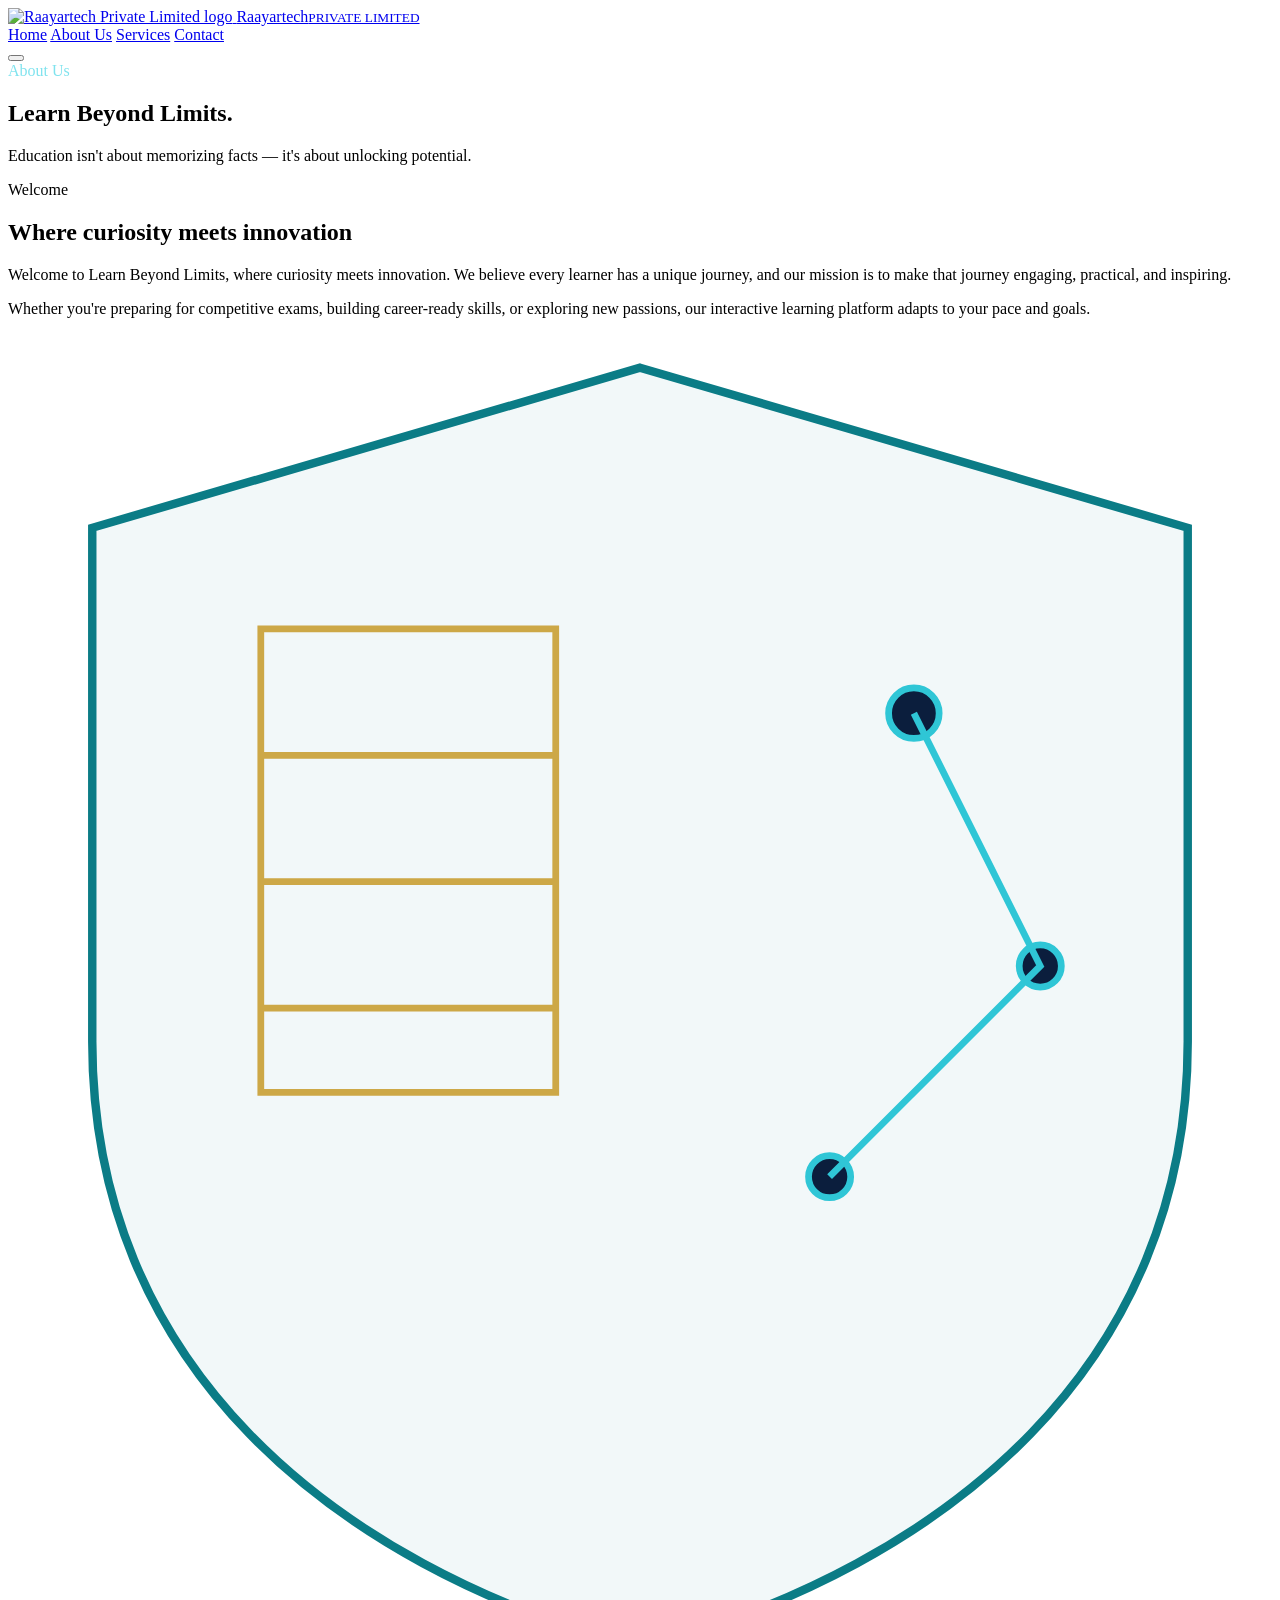
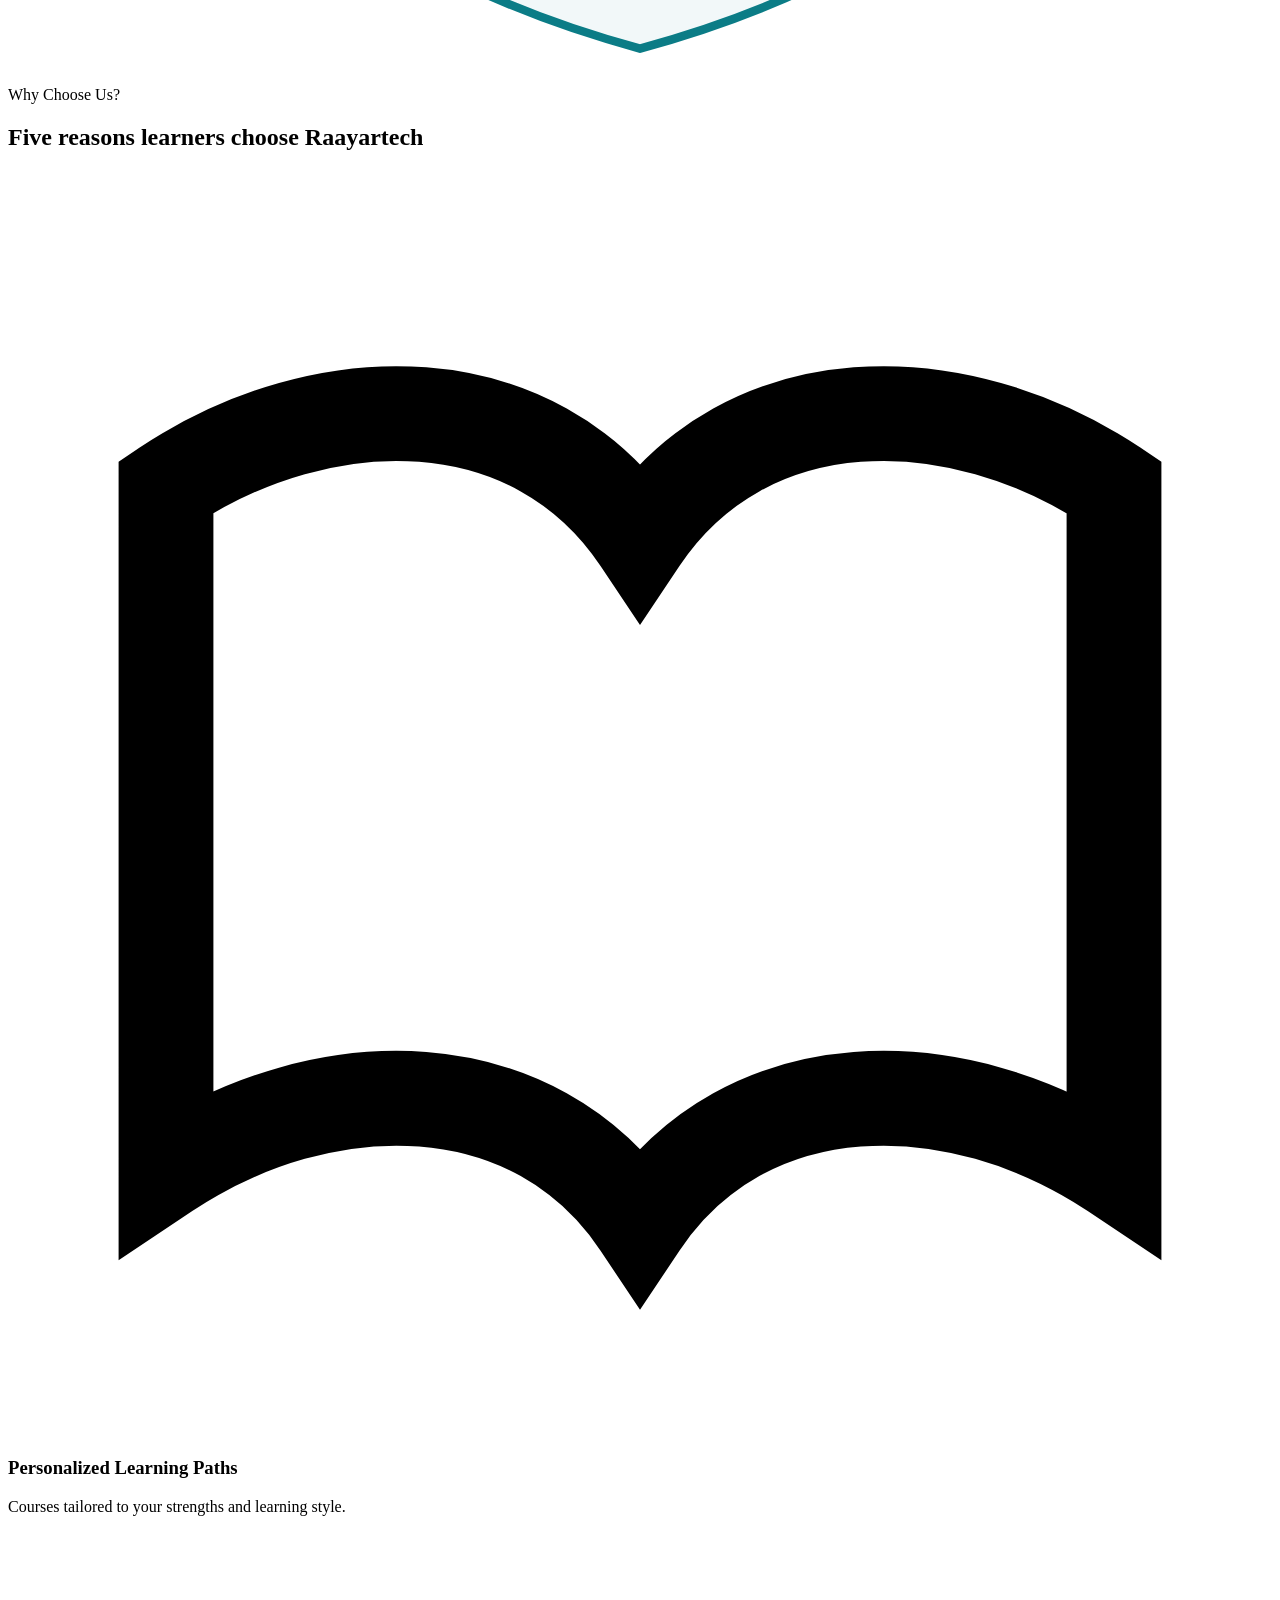
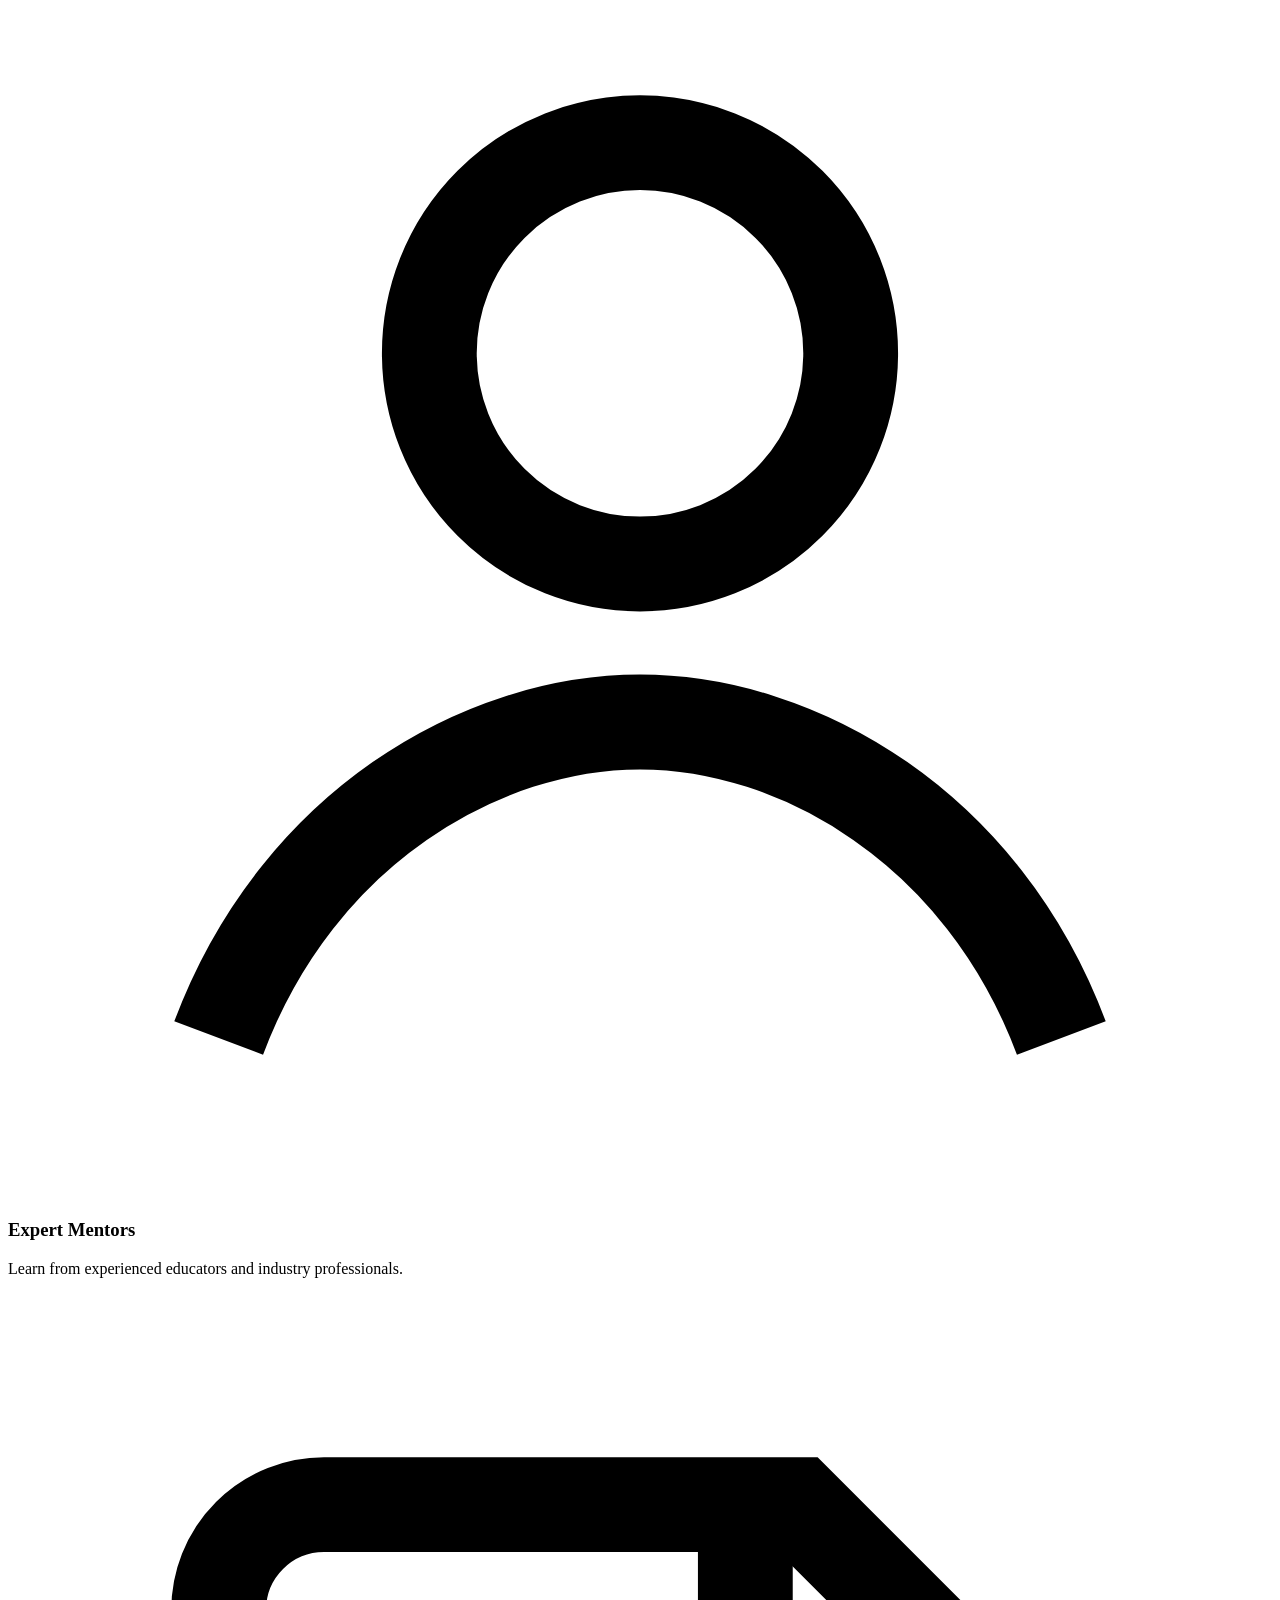
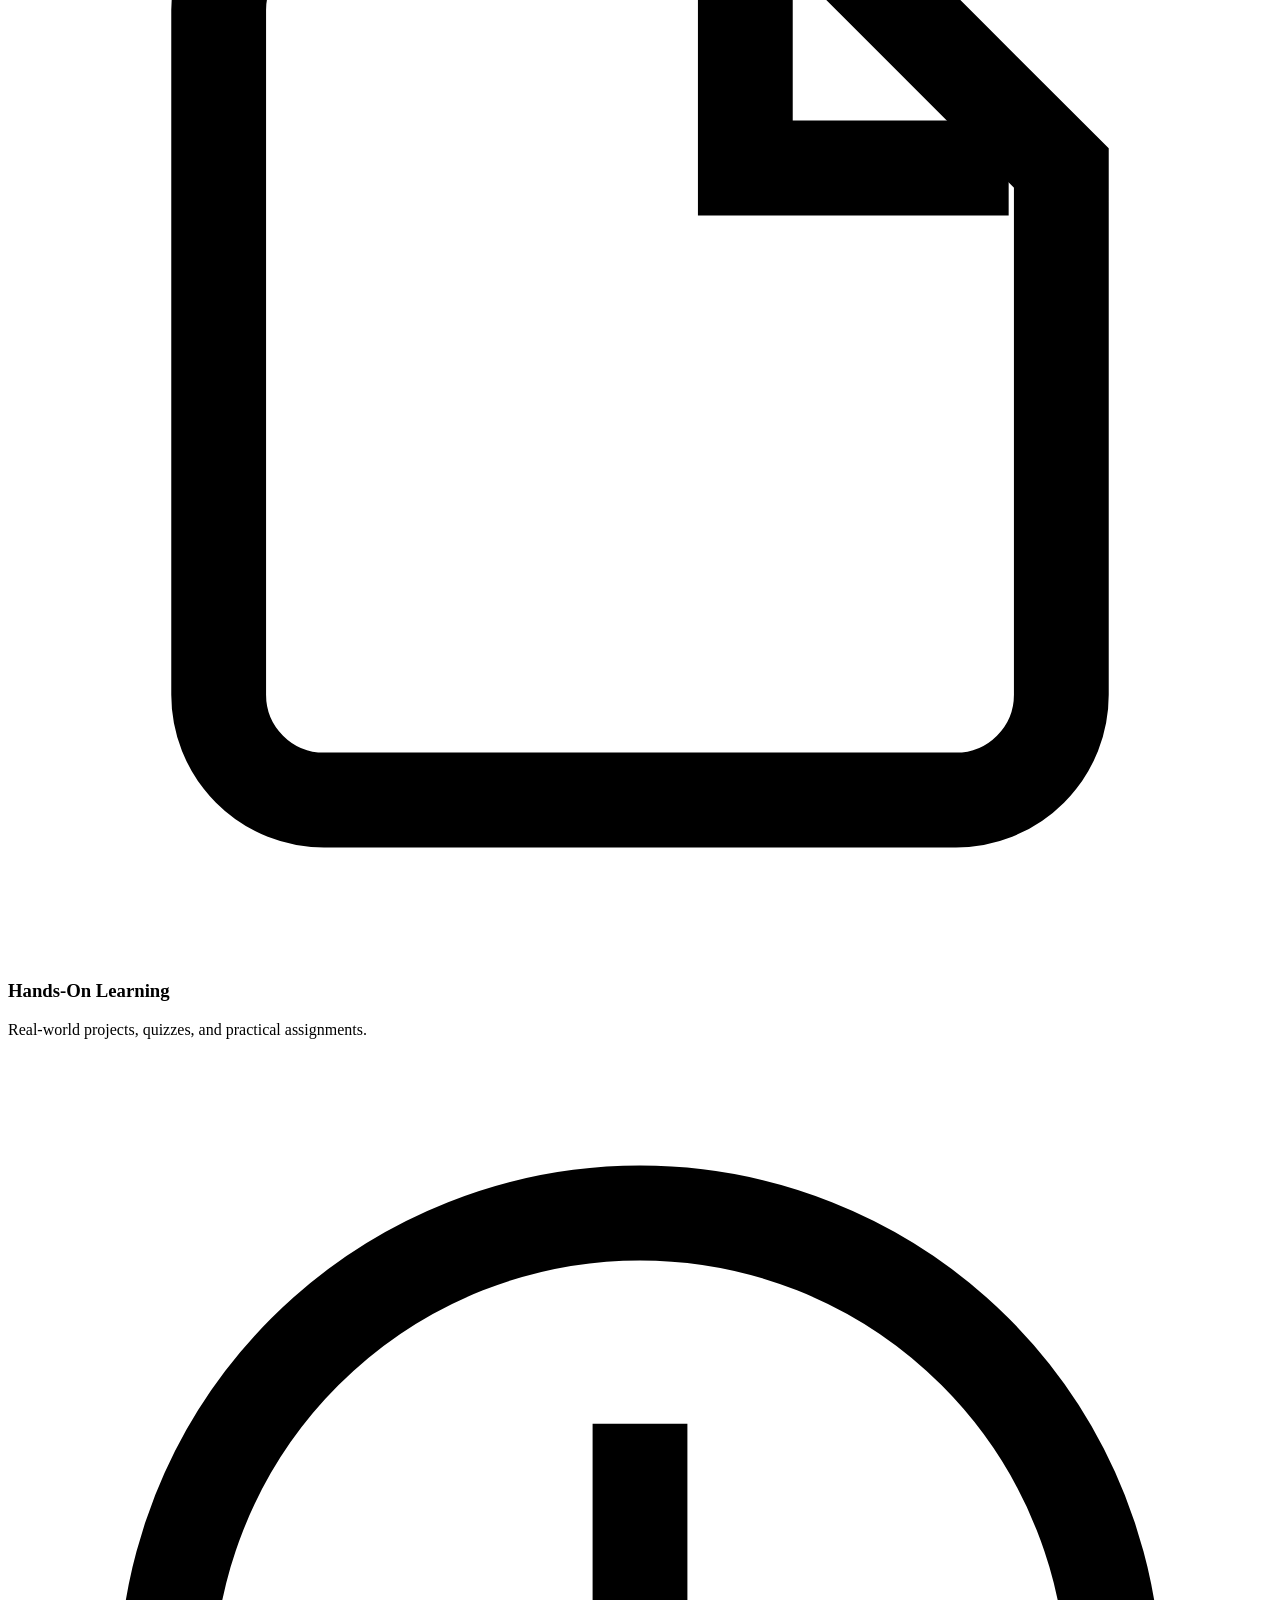
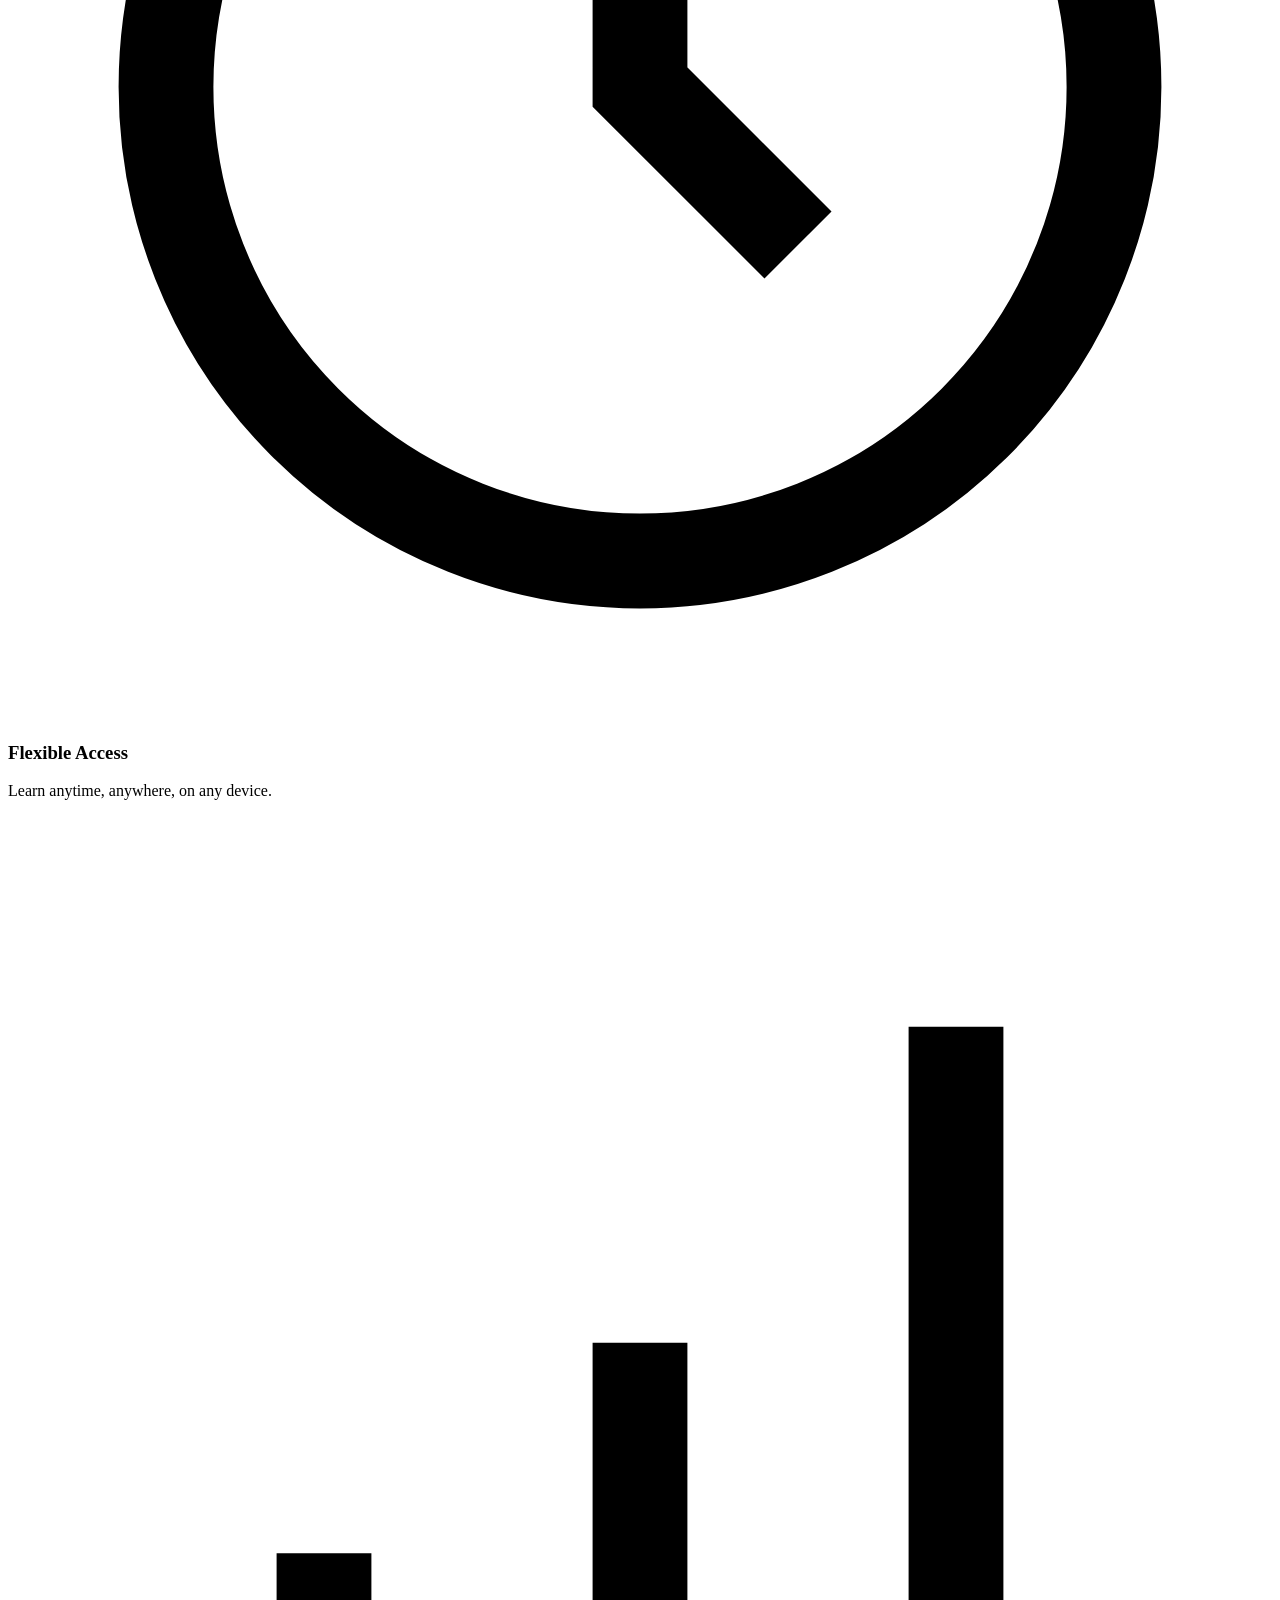
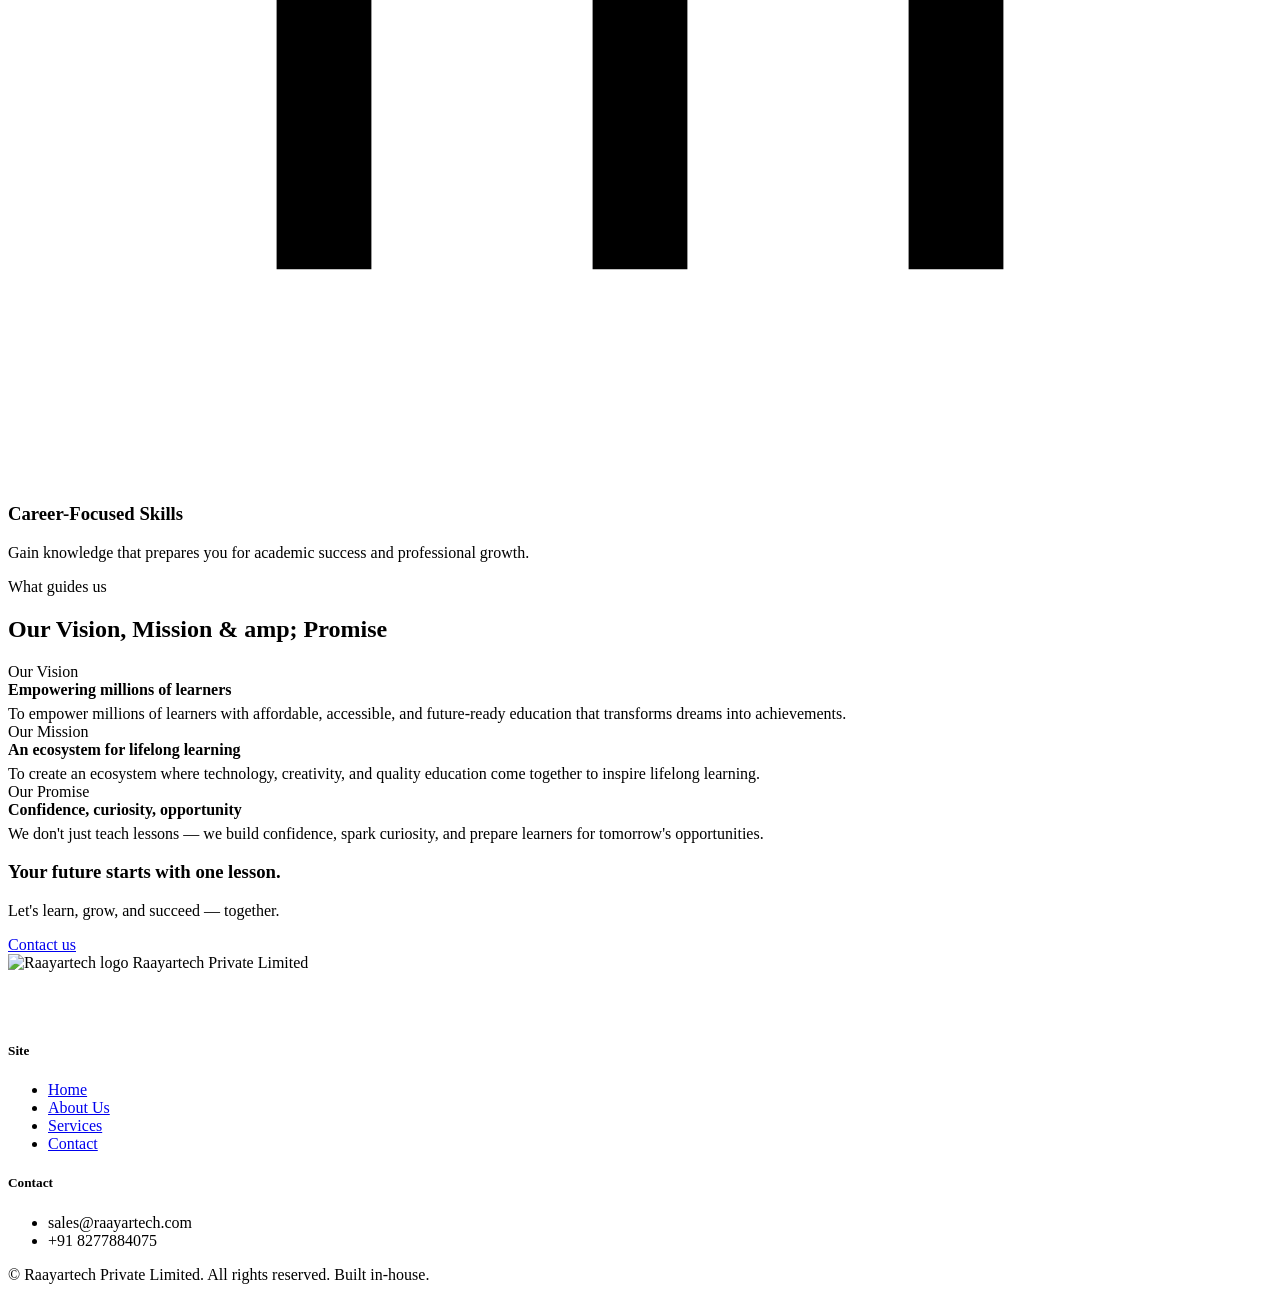
==== about.html @ d836183d "Add files via upload" ====
<!DOCTYPE html>
<html lang="en">
<head>
<meta charset="UTF-8">
<meta name="viewport" content="width=device-width, initial-scale=1.0">
<title>About Us | Raayartech Private Limited</title>
<meta name="description" content="Raayartech Private Limited — Learn Beyond Limits. A newly founded edtech company building hands-on, personalized technology programs from the ground up.">
<link rel="icon" href="img/logo.jpg">
<link rel="preconnect" href="https://fonts.googleapis.com">
<link href="https://fonts.googleapis.com/css2?family=Sora:wght@500;600;700&family=Inter:wght@400;500;600&family=IBM+Plex+Mono:wght@500&display=swap" rel="stylesheet">
<link rel="stylesheet" href="css/style.css">
</head>
<body>

<header class="site-header">
  <div class="container nav">
    <a href="index.html" class="brand">
      <img src="img/logo.jpg" alt="Raayartech Private Limited logo">
      <span class="brand-name">Raayartech<small>PRIVATE LIMITED</small></span>
    </a>
    <nav class="nav-links" id="nav-links">
      <a href="index.html">Home</a>
      <a href="about.html" class="active">About Us</a>
      <a href="services.html">Services</a>
      <a href="contact.html">Contact</a>
    </nav>
    <button class="nav-toggle" aria-label="Toggle menu" aria-expanded="false">
      <span></span><span></span><span></span>
    </button>
  </div>
</header>

<section class="page-hero">
  <div class="container">
    <span class="eyebrow" style="color:#7fe3ee;">About Us</span>
    <h1>Learn Beyond Limits.</h1>
    <p>Education isn't about memorizing facts — it's about unlocking potential.</p>
  </div>
</section>

<section>
  <div class="container">
    <div class="grid grid-2" style="align-items:center;">
      <div>
        <span class="eyebrow">Welcome</span>
        <h2>Where curiosity meets innovation</h2>
        <p>Welcome to Learn Beyond Limits, where curiosity meets innovation. We believe every learner has a unique journey, and our mission is to make that journey engaging, practical, and inspiring.</p>
        <p>Whether you're preparing for competitive exams, building career-ready skills, or exploring new passions, our interactive learning platform adapts to your pace and goals.</p>
      </div>
      <div class="shield-mark" aria-hidden="true">
        <svg viewBox="0 0 300 320" fill="none" xmlns="http://www.w3.org/2000/svg">
          <path d="M150 8 L280 46 L280 168 C280 244 224 292 150 312 C76 292 20 244 20 168 L20 46 Z" stroke="#0b7c86" stroke-width="2" fill="rgba(11,124,134,0.05)"/>
          <g stroke="#c9a034" stroke-width="1.6" opacity="0.9">
            <path d="M60 70 H130 V180 H60 Z" fill="none"/>
            <path d="M60 100 H130 M60 130 H130 M60 160 H130"/>
          </g>
          <g stroke="#2fc6d6" stroke-width="1.6">
            <circle cx="215" cy="90" r="6" fill="#0b1e3d"/>
            <circle cx="245" cy="150" r="5" fill="#0b1e3d"/>
            <circle cx="195" cy="200" r="5" fill="#0b1e3d"/>
            <path d="M215 90 L245 150 L195 200"/>
          </g>
        </svg>
      </div>
    </div>
  </div>
</section>

<section class="alt-bg">
  <div class="container">
    <div class="section-head">
      <span class="eyebrow">Why Choose Us?</span>
      <h2>Five reasons learners choose Raayartech</h2>
    </div>
    <div class="grid grid-3">
      <div class="card">
        <div class="badge">
          <svg viewBox="0 0 24 24" fill="none" stroke="currentColor" stroke-width="1.8"><path d="M12 20c-2-3-6-3-9-1V6c3-2 7-2 9 1 2-3 6-3 9-1v13c-3-2-7-2-9 1Z"/></svg>
        </div>
        <h3>Personalized Learning Paths</h3>
        <p>Courses tailored to your strengths and learning style.</p>
      </div>
      <div class="card">
        <div class="badge">
          <svg viewBox="0 0 24 24" fill="none" stroke="currentColor" stroke-width="1.8"><circle cx="12" cy="8" r="4"/><path d="M4 21c1.5-4 5-6 8-6s6.5 2 8 6"/></svg>
        </div>
        <h3>Expert Mentors</h3>
        <p>Learn from experienced educators and industry professionals.</p>
      </div>
      <div class="card">
        <div class="badge">
          <svg viewBox="0 0 24 24" fill="none" stroke="currentColor" stroke-width="1.8"><path d="M4 19V6a2 2 0 0 1 2-2h9l5 5v10a2 2 0 0 1-2 2H6a2 2 0 0 1-2-2Z"/><path d="M14 4v5h5"/></svg>
        </div>
        <h3>Hands-On Learning</h3>
        <p>Real-world projects, quizzes, and practical assignments.</p>
      </div>
      <div class="card">
        <div class="badge">
          <svg viewBox="0 0 24 24" fill="none" stroke="currentColor" stroke-width="1.8"><circle cx="12" cy="12" r="9"/><path d="M12 7v5l3 3"/></svg>
        </div>
        <h3>Flexible Access</h3>
        <p>Learn anytime, anywhere, on any device.</p>
      </div>
      <div class="card">
        <div class="badge">
          <svg viewBox="0 0 24 24" fill="none" stroke="currentColor" stroke-width="1.8"><path d="M12 20V10M18 20V4M6 20v-6"/></svg>
        </div>
        <h3>Career-Focused Skills</h3>
        <p>Gain knowledge that prepares you for academic success and professional growth.</p>
      </div>
    </div>
  </div>
</section>

<section>
  <div class="container">
    <div class="section-head">
      <span class="eyebrow">What guides us</span>
      <h2>Our Vision, Mission & amp; Promise</h2>
    </div>
    <div class="rowlist">
      <div>
        <span class="tag">Our Vision</span>
        <div>
          <h4 style="margin:0 0 6px;">Empowering millions of learners</h4>
          <p style="margin:0;">To empower millions of learners with affordable, accessible, and future-ready education that transforms dreams into achievements.</p>
        </div>
      </div>
      <div>
        <span class="tag">Our Mission</span>
        <div>
          <h4 style="margin:0 0 6px;">An ecosystem for lifelong learning</h4>
          <p style="margin:0;">To create an ecosystem where technology, creativity, and quality education come together to inspire lifelong learning.</p>
        </div>
      </div>
      <div>
        <span class="tag">Our Promise</span>
        <div>
          <h4 style="margin:0 0 6px;">Confidence, curiosity, opportunity</h4>
          <p style="margin:0;">We don't just teach lessons — we build confidence, spark curiosity, and prepare learners for tomorrow's opportunities.</p>
        </div>
      </div>
    </div>
  </div>
</section>

<section style="padding-top:0;">
  <div class="container">
    <div class="cta-band">
      <div>
        <h3>Your future starts with one lesson.</h3>
        <p>Let's learn, grow, and succeed — together.</p>
      </div>
      <a href="contact.html" class="btn btn-gold">Contact us</a>
    </div>
  </div>
</section>

<footer class="site-footer">
  <div class="container">
    <div class="footer-grid">
      <div>
        <div class="footer-brand">
          <img src="logo.png" alt="Raayartech logo">
          <span>Raayartech Private Limited</span>
        </div>
        <p style="max-width:34ch; color:rgba(255,255,255,.6); font-size:.92rem;">Hands-on technology education, built one honest program at a time.</p>
      </div>
      <div>
        <h5>Site</h5>
        <ul>
          <li><a href="index.html">Home</a></li>
          <li><a href="about.html">About Us</a></li>
          <li><a href="services.html">Services</a></li>
          <li><a href="contact.html">Contact</a></li>
        </ul>
      </div>
      <div>
        <h5>Contact</h5>
        <ul>
           <li>sales@raayartech.com</li>
          <li>+91 8277884075</li>
        </ul>
      </div>
    </div>
    <div class="footer-bottom">
      <span>© <span id="year"></span> Raayartech Private Limited. All rights reserved.</span>
      <span>Built in-house.</span>
    </div>
  </div>
</footer>

<script src="js/script.js"></script>
</body>
</html>
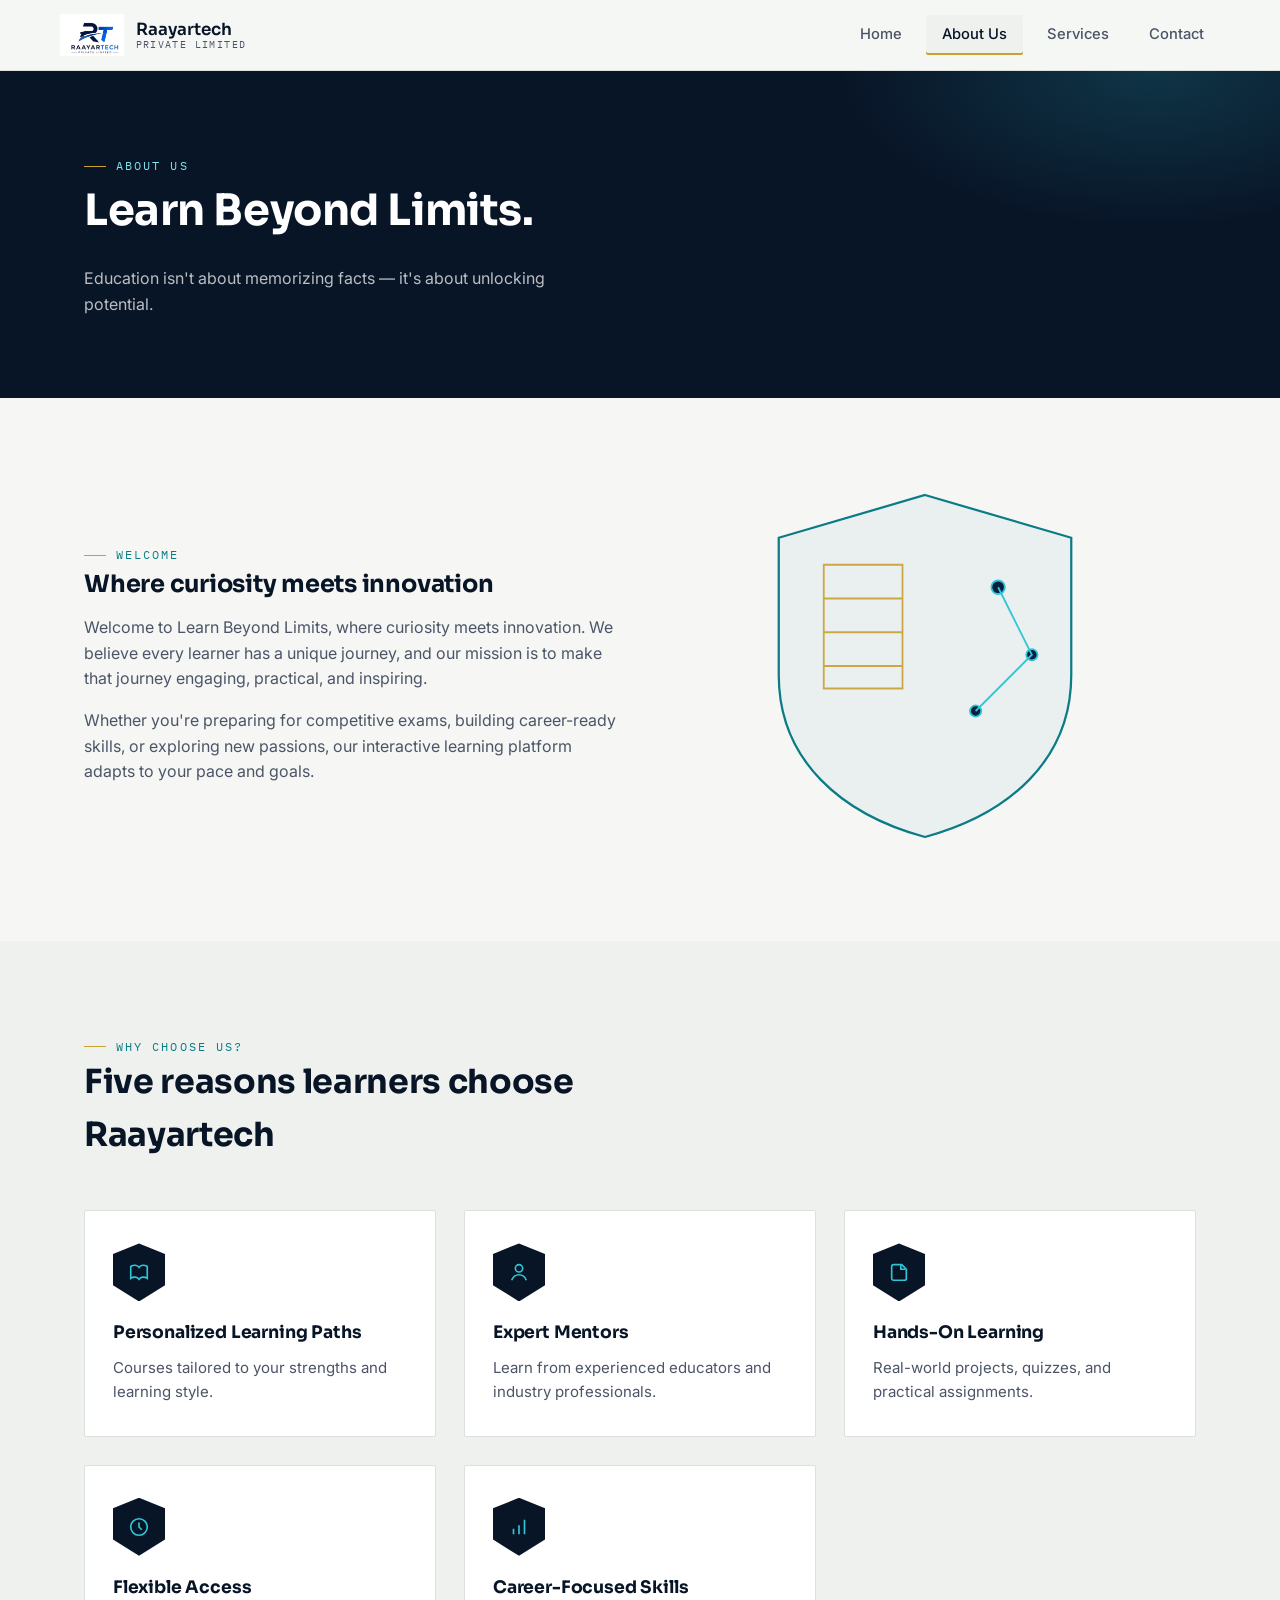
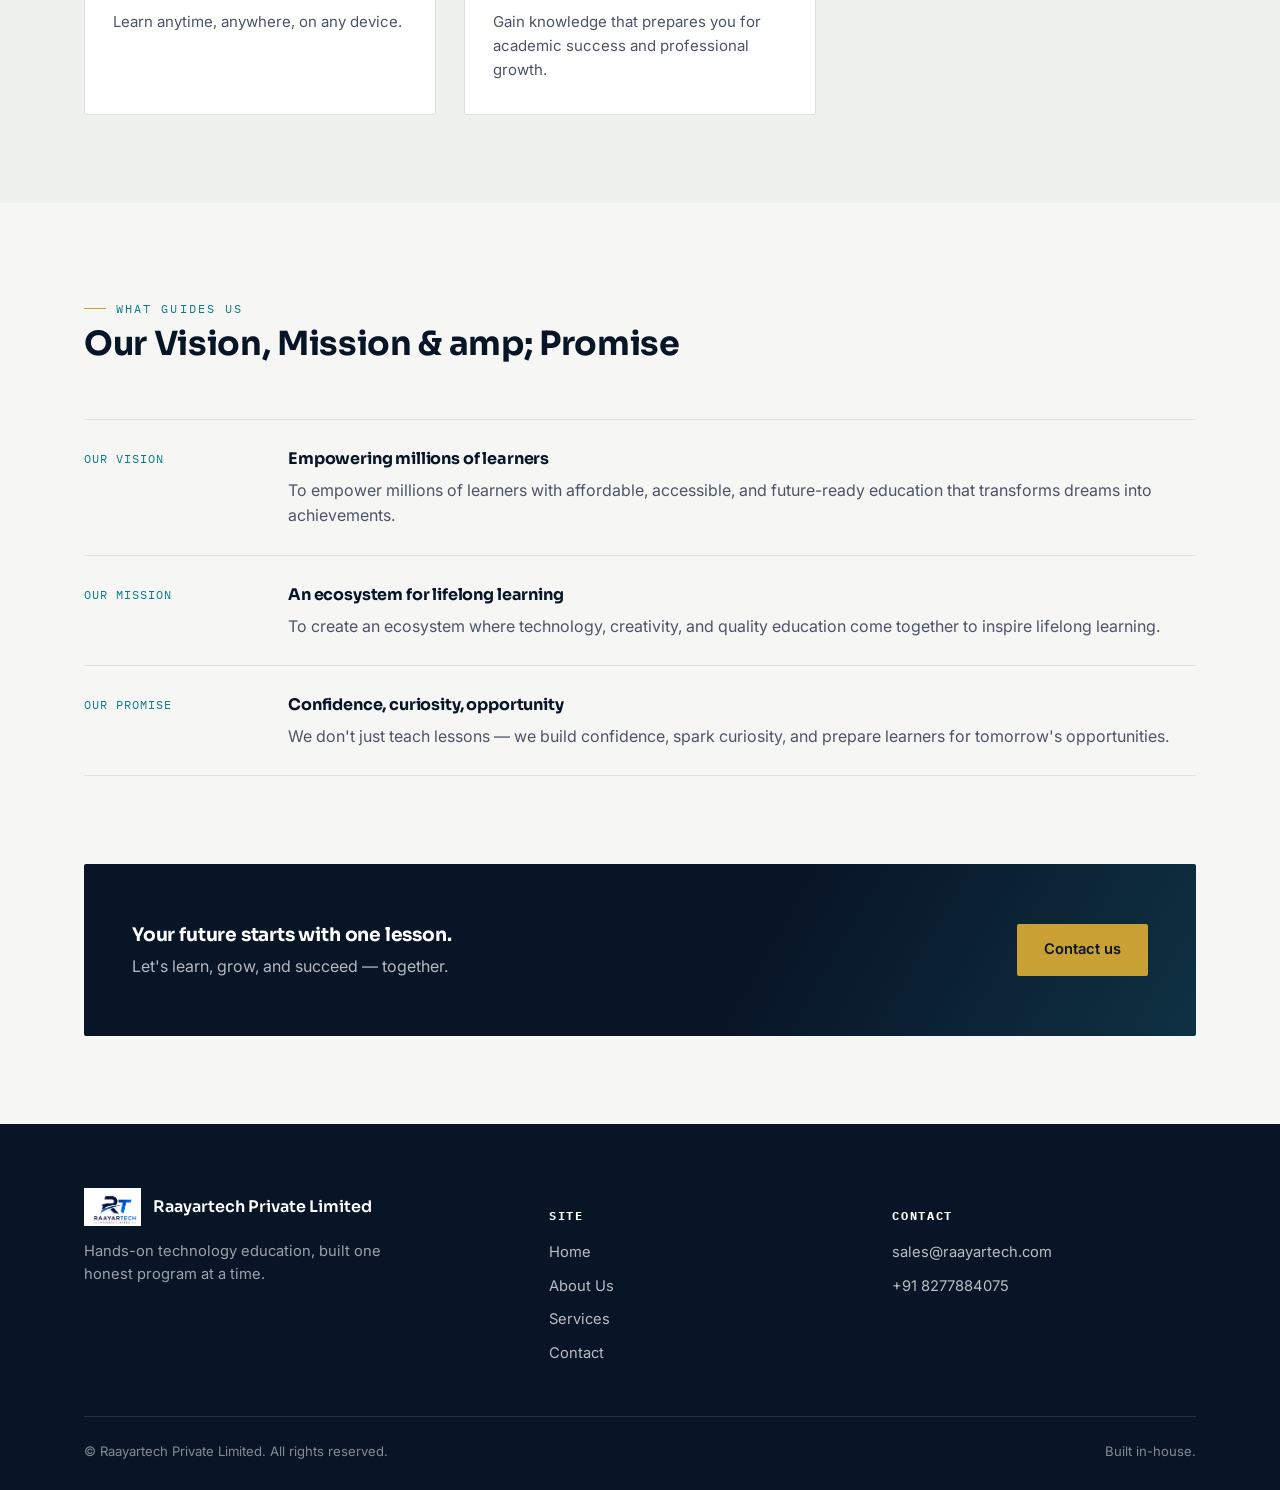
==== commit 9e08b73a: "Update about.html" ====
--- a/about.html
+++ b/about.html
@@ -5,17 +5,17 @@
 <meta name="viewport" content="width=device-width, initial-scale=1.0">
 <title>About Us | Raayartech Private Limited</title>
 <meta name="description" content="Raayartech Private Limited — Learn Beyond Limits. A newly founded edtech company building hands-on, personalized technology programs from the ground up.">
-<link rel="icon" href="img/logo.jpg">
+<link rel="icon" href="logo.jpg">
 <link rel="preconnect" href="https://fonts.googleapis.com">
 <link href="https://fonts.googleapis.com/css2?family=Sora:wght@500;600;700&family=Inter:wght@400;500;600&family=IBM+Plex+Mono:wght@500&display=swap" rel="stylesheet">
-<link rel="stylesheet" href="css/style.css">
+<link rel="stylesheet" href="style.css">
 </head>
 <body>
 
 <header class="site-header">
   <div class="container nav">
     <a href="index.html" class="brand">
-      <img src="img/logo.jpg" alt="Raayartech Private Limited logo">
+      <img src="logo.jpg" alt="Raayartech Private Limited logo">
       <span class="brand-name">Raayartech<small>PRIVATE LIMITED</small></span>
     </a>
     <nav class="nav-links" id="nav-links">
@@ -161,7 +161,7 @@
     <div class="footer-grid">
       <div>
         <div class="footer-brand">
-          <img src="logo.png" alt="Raayartech logo">
+          <img src="logo.jpg" alt="Raayartech logo">
           <span>Raayartech Private Limited</span>
         </div>
         <p style="max-width:34ch; color:rgba(255,255,255,.6); font-size:.92rem;">Hands-on technology education, built one honest program at a time.</p>
@@ -192,4 +192,4 @@
 
 <script src="js/script.js"></script>
 </body>
-</html>+</html>
--- a/style.css
+++ b/style.css
@@ -0,0 +1,502 @@
+/* ============================================================
+   RAAYARTECH PRIVATE LIMITED — Design tokens
+   Palette drawn from the company mark: deep navy shield, a
+   teal-to-cyan circuit gradient, and a gold ledger-page edge.
+   ============================================================ */
+:root{
+  --navy-900:#081527;
+  --navy-800:#0c1e39;
+  --navy-700:#122a4f;
+  --teal-600:#0b7c86;
+  --cyan-400:#2fc6d6;
+  --gold-500:#c9a034;
+  --gold-300:#e6c877;
+  --paper:#f6f7f5;
+  --paper-2:#eef1ee;
+  --ink-900:#0d1420;
+  --ink-600:#4b5566;
+  --line:#dde1de;
+  --radius:2px;
+
+  --font-display:"Sora", "Segoe UI", sans-serif;
+  --font-body:"Inter", "Segoe UI", sans-serif;
+  --font-mono:"IBM Plex Mono", "Courier New", monospace;
+}
+
+*,*::before,*::after{box-sizing:border-box;}
+html{scroll-behavior:smooth;}
+body{
+  margin:0;
+  font-family:var(--font-body);
+  color:var(--ink-900);
+  background:var(--paper);
+  line-height:1.6;
+  -webkit-font-smoothing:antialiased;
+}
+img{max-width:100%;display:block;}
+a{color:inherit;text-decoration:none;}
+ul{margin:0;padding:0;list-style:none;}
+h1,h2,h3,h4{
+  font-family:var(--font-display);
+  margin:0 0 .5em;
+  letter-spacing:-0.01em;
+  color:var(--navy-900);
+}
+p{margin:0 0 1em;color:var(--ink-600);}
+.container{
+  width:100%;
+  max-width:1160px;
+  margin:0 auto;
+  padding:0 24px;
+}
+.eyebrow{
+  font-family:var(--font-mono);
+  font-size:.72rem;
+  letter-spacing:.18em;
+  text-transform:uppercase;
+  color:var(--teal-600);
+  display:inline-flex;
+  align-items:center;
+  gap:10px;
+}
+.eyebrow::before{
+  content:"";
+  width:22px;height:1px;
+  background:var(--gold-500);
+  display:inline-block;
+}
+:focus-visible{
+  outline:2px solid var(--cyan-400);
+  outline-offset:3px;
+}
+@media (prefers-reduced-motion: reduce){
+  *{animation-duration:0.001ms !important; animation-iteration-count:1 !important; transition-duration:0.001ms !important; scroll-behavior:auto !important;}
+}
+
+/* ---------------- Header ---------------- */
+.site-header{
+  position:sticky; top:0; z-index:100;
+  background:rgba(246,247,245,0.9);
+  backdrop-filter:blur(10px);
+  border-bottom:1px solid var(--line);
+}
+.nav{
+  display:flex;
+  align-items:center;
+  justify-content:space-between;
+  padding:14px 0;
+}
+.brand{
+  display:flex;
+  align-items:center;
+  gap:12px;
+  font-family:var(--font-display);
+  font-weight:600;
+  font-size:1.05rem;
+  color:var(--navy-900);
+}
+.brand img{height:42px;width:auto;}
+.brand-name{display:flex; flex-direction:column; line-height:1.15;}
+.brand-name small{
+  font-family:var(--font-mono);
+  font-size:.62rem;
+  letter-spacing:.14em;
+  color:var(--ink-600);
+  font-weight:400;
+}
+.nav-links{
+  display:flex;
+  gap:8px;
+}
+.nav-links a{
+  padding:8px 16px;
+  font-size:.92rem;
+  font-weight:500;
+  color:var(--ink-600);
+  border-radius:var(--radius);
+  transition:color .2s ease, background .2s ease;
+}
+.nav-links a:hover{color:var(--navy-900); background:var(--paper-2);}
+.nav-links a.active{
+  color:var(--navy-900);
+  background:var(--paper-2);
+  box-shadow:inset 0 -2px 0 var(--gold-500);
+}
+.nav-toggle{
+  display:none;
+  background:none;
+  border:1px solid var(--line);
+  border-radius:var(--radius);
+  width:40px;height:40px;
+  cursor:pointer;
+}
+.nav-toggle span{
+  display:block; width:18px; height:2px; background:var(--navy-900);
+  margin:4px auto; transition:transform .2s ease, opacity .2s ease;
+}
+
+/* ---------------- Buttons ---------------- */
+.btn{
+  display:inline-flex;
+  align-items:center;
+  gap:10px;
+  padding:13px 26px;
+  font-weight:600;
+  font-size:.92rem;
+  border-radius:var(--radius);
+  border:1px solid transparent;
+  cursor:pointer;
+  transition:transform .18s ease, box-shadow .18s ease, background .18s ease;
+}
+.btn-primary{
+  background:var(--navy-900);
+  color:#fff;
+}
+.btn-primary:hover{background:var(--navy-700); transform:translateY(-1px);}
+.btn-ghost{
+  background:transparent;
+  border-color:var(--navy-900);
+  color:var(--navy-900);
+}
+.btn-ghost:hover{background:var(--navy-900); color:#fff;}
+.btn-gold{
+  background:var(--gold-500);
+  color:var(--navy-900);
+}
+.btn-gold:hover{background:var(--gold-300);}
+
+/* ---------------- Hero ---------------- */
+.hero{
+  position:relative;
+  background:var(--navy-900);
+  color:#fff;
+  overflow:hidden;
+  padding:120px 0 100px;
+}
+.hero::after{
+  content:"";
+  position:absolute; inset:0;
+  background:
+    radial-gradient(600px 300px at 85% 15%, rgba(47,198,214,.20), transparent 60%),
+    radial-gradient(500px 260px at 100% 100%, rgba(201,160,52,.14), transparent 60%);
+  pointer-events:none;
+}
+.hero .container{position:relative; z-index:2;}
+.hero-grid{
+  display:grid;
+  grid-template-columns:1.1fr .9fr;
+  gap:56px;
+  align-items:center;
+}
+.hero h1{
+  color:#fff;
+  font-size:clamp(2.1rem, 4vw, 3.4rem);
+  line-height:1.08;
+  margin-bottom:.4em;
+}
+.hero h1 em{
+  font-style:normal;
+  background:linear-gradient(90deg, var(--cyan-400), var(--gold-300));
+  -webkit-background-clip:text;
+  background-clip:text;
+  color:transparent;
+}
+.hero p.lead{
+  color:rgba(255,255,255,.78);
+  font-size:1.05rem;
+  max-width:46ch;
+}
+.hero-cta{display:flex; gap:14px; margin-top:28px; flex-wrap:wrap;}
+
+/* Circuit-shield motif (signature element) */
+.shield-mark{
+  position:relative;
+  width:100%;
+  aspect-ratio:1/1;
+  max-width:360px;
+  margin:0 auto;
+}
+.shield-mark svg{width:100%; height:100%;}
+
+/* ---------------- Sections ---------------- */
+section{padding:88px 0;}
+.section-head{
+  max-width:640px;
+  margin:0 0 48px;
+}
+.section-head.center{margin-left:auto; margin-right:auto; text-align:center;}
+.section-head h2{font-size:clamp(1.6rem,2.6vw,2.2rem);}
+
+.alt-bg{background:var(--paper-2);}
+
+/* Pillars / feature grid with shield-clipped icon badges */
+.grid{
+  display:grid;
+  gap:28px;
+}
+.grid-3{grid-template-columns:repeat(3,1fr);}
+.grid-2{grid-template-columns:repeat(2,1fr);}
+
+.card{
+  background:#fff;
+  border:1px solid var(--line);
+  padding:32px 28px;
+  border-radius:var(--radius);
+  transition:transform .2s ease, box-shadow .2s ease, border-color .2s ease;
+}
+.card:hover{
+  transform:translateY(-4px);
+  box-shadow:0 18px 34px -22px rgba(8,21,39,.35);
+  border-color:var(--teal-600);
+}
+.badge{
+  width:52px; height:58px;
+  display:flex; align-items:center; justify-content:center;
+  background:var(--navy-900);
+  color:var(--cyan-400);
+  clip-path:polygon(50% 0%, 100% 18%, 100% 72%, 50% 100%, 0% 72%, 0% 18%);
+  margin-bottom:18px;
+  font-family:var(--font-mono);
+  font-weight:600;
+}
+.badge svg{width:22px; height:22px;}
+.card h3{font-size:1.08rem;}
+.card p{font-size:.94rem; margin-bottom:0;}
+
+/* Numbered process list */
+.process{
+  display:grid;
+  grid-template-columns:repeat(4,1fr);
+  gap:0;
+  counter-reset:step;
+  border-top:1px solid var(--line);
+  border-left:1px solid var(--line);
+}
+.process li{
+  counter-increment:step;
+  padding:28px 24px;
+  border-right:1px solid var(--line);
+  border-bottom:1px solid var(--line);
+  position:relative;
+}
+.process li::before{
+  content:counter(step,decimal-leading-zero);
+  font-family:var(--font-mono);
+  color:var(--gold-500);
+  font-size:.85rem;
+  display:block;
+  margin-bottom:10px;
+}
+.process li h4{font-size:1rem; margin-bottom:6px;}
+.process li p{font-size:.88rem;}
+
+/* Values / list rows */
+.rowlist{border-top:1px solid var(--line);}
+.rowlist > div{
+  display:grid;
+  grid-template-columns:180px 1fr;
+  gap:24px;
+  padding:26px 0;
+  border-bottom:1px solid var(--line);
+}
+.rowlist .tag{
+  font-family:var(--font-mono);
+  font-size:.75rem;
+  letter-spacing:.08em;
+  text-transform:uppercase;
+  color:var(--teal-600);
+  padding-top:3px;
+}
+
+/* CTA band */
+.cta-band{
+  background:var(--navy-900);
+  color:#fff;
+  border-radius:var(--radius);
+  padding:56px 48px;
+  display:flex;
+  align-items:center;
+  justify-content:space-between;
+  gap:32px;
+  flex-wrap:wrap;
+  position:relative;
+  overflow:hidden;
+}
+.cta-band::before{
+  content:"";
+  position:absolute; inset:0;
+  background:linear-gradient(120deg, transparent 60%, rgba(47,198,214,.16));
+}
+.cta-band h3{color:#fff; position:relative; z-index:1; margin-bottom:.2em;}
+.cta-band p{color:rgba(255,255,255,.7); position:relative; z-index:1; margin:0;}
+.cta-band .btn-gold{position:relative; z-index:1;}
+
+/* Founder / story note */
+.note{
+  border-left:3px solid var(--gold-500);
+  padding:4px 0 4px 22px;
+  color:var(--ink-600);
+  font-size:.94rem;
+}
+
+/* ---------------- Services table ---------------- */
+.service-detail{
+  border-top:1px solid var(--line);
+}
+.service-row{
+  display:grid;
+  grid-template-columns:280px 1fr;
+  gap:40px;
+  padding:44px 0;
+  border-bottom:1px solid var(--line);
+}
+.service-row .idx{
+  font-family:var(--font-mono);
+  color:var(--gold-500);
+  font-size:.8rem;
+}
+.service-row h3{margin-top:8px;}
+.service-row ul{margin-top:14px;}
+.service-row ul li{
+  font-size:.88rem;
+  color:var(--ink-600);
+  padding:6px 0 6px 20px;
+  position:relative;
+}
+.service-row ul li::before{
+  content:"";
+  position:absolute; left:0; top:14px;
+  width:8px; height:1px;
+  background:var(--teal-600);
+}
+
+/* ---------------- Contact ---------------- */
+.contact-grid{
+  display:grid;
+  grid-template-columns:.9fr 1.1fr;
+  gap:56px;
+  align-items:start;
+}
+.contact-detail{display:flex; gap:16px; padding:18px 0; border-bottom:1px solid var(--line);}
+.contact-detail .k{
+  font-family:var(--font-mono);
+  font-size:.72rem;
+  letter-spacing:.1em;
+  text-transform:uppercase;
+  color:var(--teal-600);
+  width:110px;
+  flex-shrink:0;
+  padding-top:3px;
+}
+.contact-detail .v{color:var(--navy-900); font-weight:500;}
+
+.form-field{margin-bottom:20px;}
+.form-field label{
+  display:block;
+  font-size:.82rem;
+  font-weight:600;
+  color:var(--navy-900);
+  margin-bottom:8px;
+}
+.form-field input,.form-field textarea,.form-field select{
+  width:100%;
+  padding:13px 14px;
+  border:1px solid var(--line);
+  background:#fff;
+  border-radius:var(--radius);
+  font-family:var(--font-body);
+  font-size:.95rem;
+  color:var(--ink-900);
+  transition:border-color .18s ease, box-shadow .18s ease;
+}
+.form-field input:focus,.form-field textarea:focus,.form-field select:focus{
+  border-color:var(--teal-600);
+  box-shadow:0 0 0 3px rgba(11,124,134,.12);
+  outline:none;
+}
+.form-row{display:grid; grid-template-columns:1fr 1fr; gap:18px;}
+.form-note{font-size:.82rem; color:var(--ink-600); margin-top:-6px;}
+
+/* ---------------- Footer ---------------- */
+.site-footer{
+  background:var(--navy-900);
+  color:rgba(255,255,255,.72);
+  padding:64px 0 28px;
+}
+.footer-grid{
+  display:grid;
+  grid-template-columns:1.4fr 1fr 1fr;
+  gap:40px;
+  padding-bottom:40px;
+  border-bottom:1px solid rgba(255,255,255,.12);
+}
+.footer-brand{display:flex; align-items:center; gap:12px; margin-bottom:14px;}
+.footer-brand img{height:38px;}
+.footer-brand span{font-family:var(--font-display); color:#fff; font-weight:600;}
+.site-footer h5{
+  color:#fff;
+  font-family:var(--font-mono);
+  font-size:.72rem;
+  letter-spacing:.14em;
+  text-transform:uppercase;
+  margin-bottom:16px;
+}
+.site-footer ul li{margin-bottom:10px; font-size:.92rem;}
+.site-footer ul li a:hover{color:var(--cyan-400);}
+.footer-bottom{
+  display:flex;
+  justify-content:space-between;
+  padding-top:24px;
+  font-size:.82rem;
+  color:rgba(255,255,255,.5);
+  flex-wrap:wrap;
+  gap:10px;
+}
+
+/* ---------------- Page hero (inner pages) ---------------- */
+.page-hero{
+  background:var(--navy-900);
+  color:#fff;
+  padding:78px 0 64px;
+  position:relative;
+  overflow:hidden;
+}
+.page-hero::after{
+  content:"";
+  position:absolute; inset:0;
+  background:radial-gradient(480px 240px at 90% 0%, rgba(47,198,214,.18), transparent 65%);
+}
+.page-hero .container{position:relative; z-index:1;}
+.page-hero h1{color:#fff; font-size:clamp(1.9rem,3.4vw,2.7rem); max-width:16ch;}
+.page-hero p{color:rgba(255,255,255,.72); max-width:52ch;}
+
+/* ---------------- Responsive ---------------- */
+@media (max-width:920px){
+  .hero-grid{grid-template-columns:1fr;}
+  .shield-mark{max-width:240px; margin-top:20px;}
+  .grid-3{grid-template-columns:1fr 1fr;}
+  .process{grid-template-columns:1fr 1fr;}
+  .footer-grid{grid-template-columns:1fr 1fr;}
+  .contact-grid{grid-template-columns:1fr;}
+  .service-row{grid-template-columns:1fr;}
+  .rowlist > div{grid-template-columns:1fr;}
+}
+@media (max-width:680px){
+  .nav-links{
+    position:absolute;
+    top:100%; left:0; right:0;
+    background:var(--paper);
+    border-bottom:1px solid var(--line);
+    flex-direction:column;
+    padding:10px 24px 18px;
+    display:none;
+  }
+  .nav-links.open{display:flex;}
+  .nav-toggle{display:block;}
+  .grid-3,.grid-2{grid-template-columns:1fr;}
+  .process{grid-template-columns:1fr;}
+  .footer-grid{grid-template-columns:1fr;}
+  .form-row{grid-template-columns:1fr;}
+  .cta-band{flex-direction:column; align-items:flex-start;}
+  section{padding:64px 0;}
+}
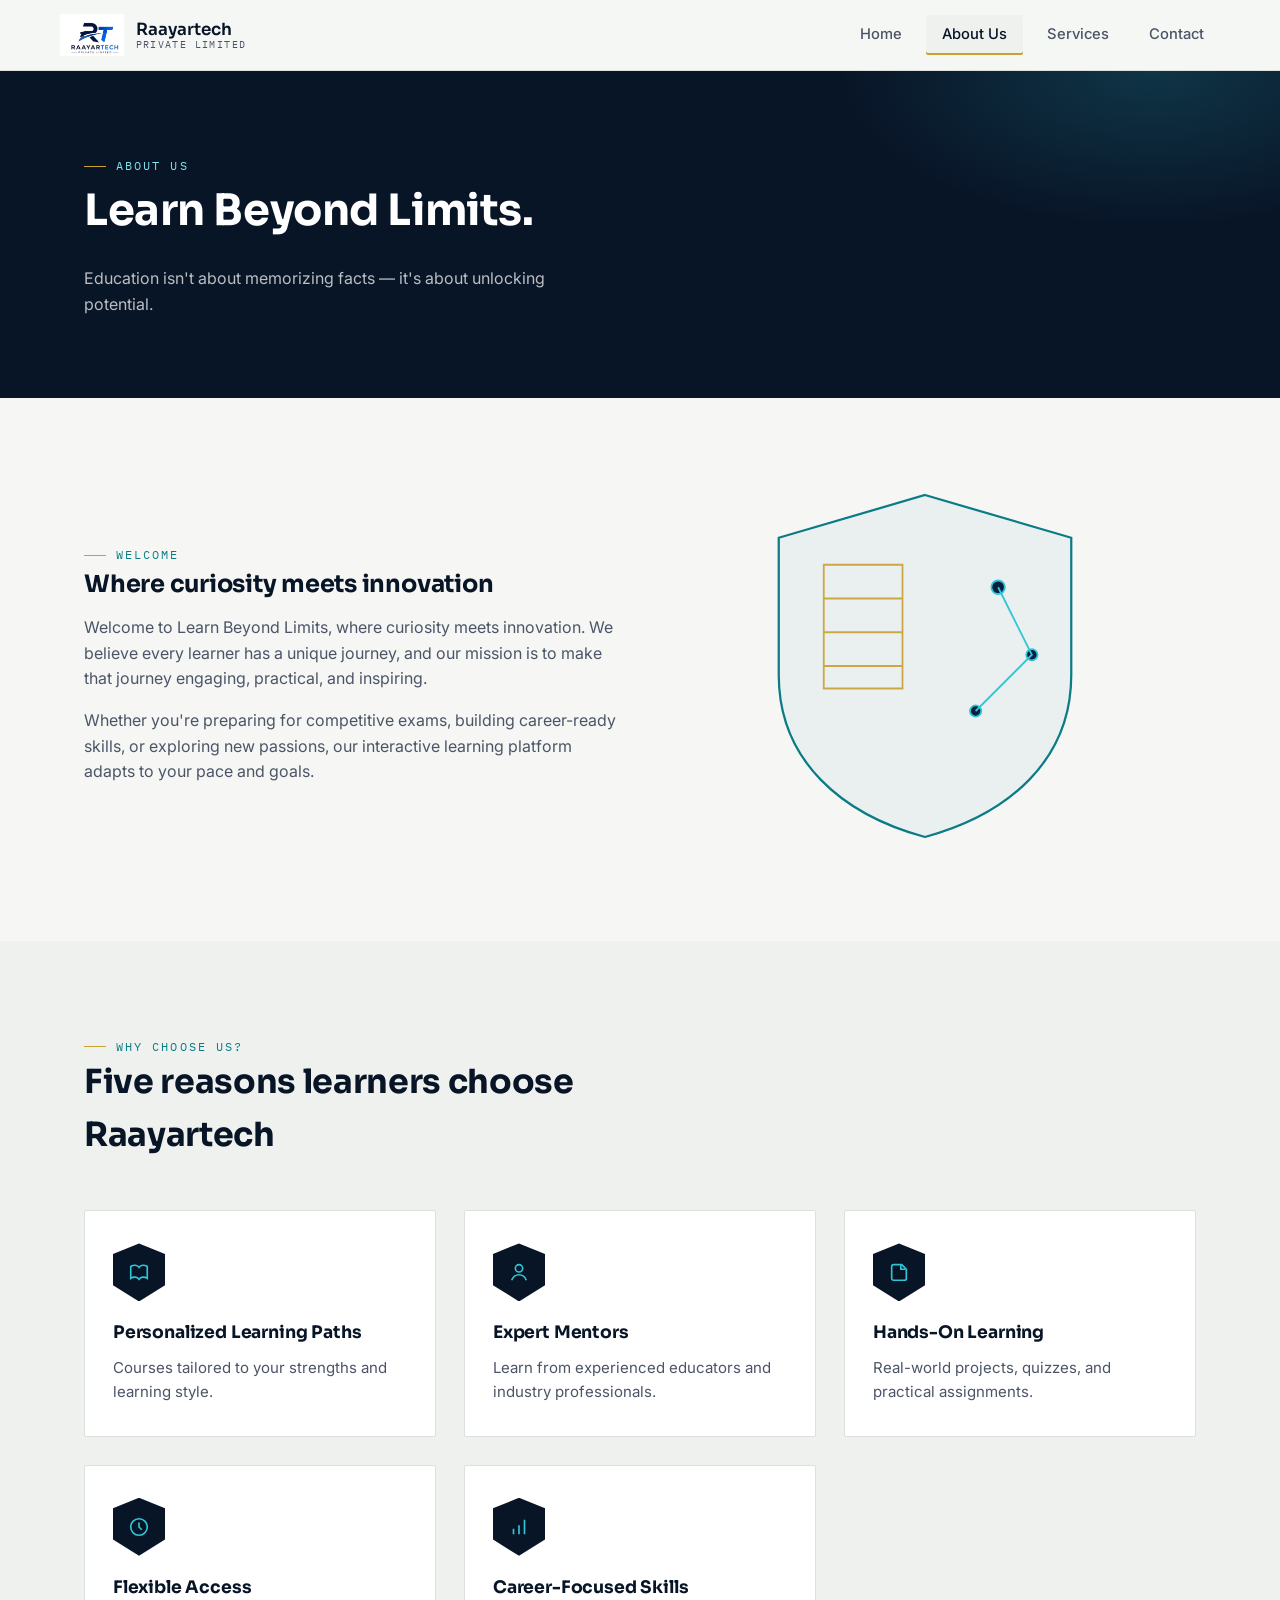
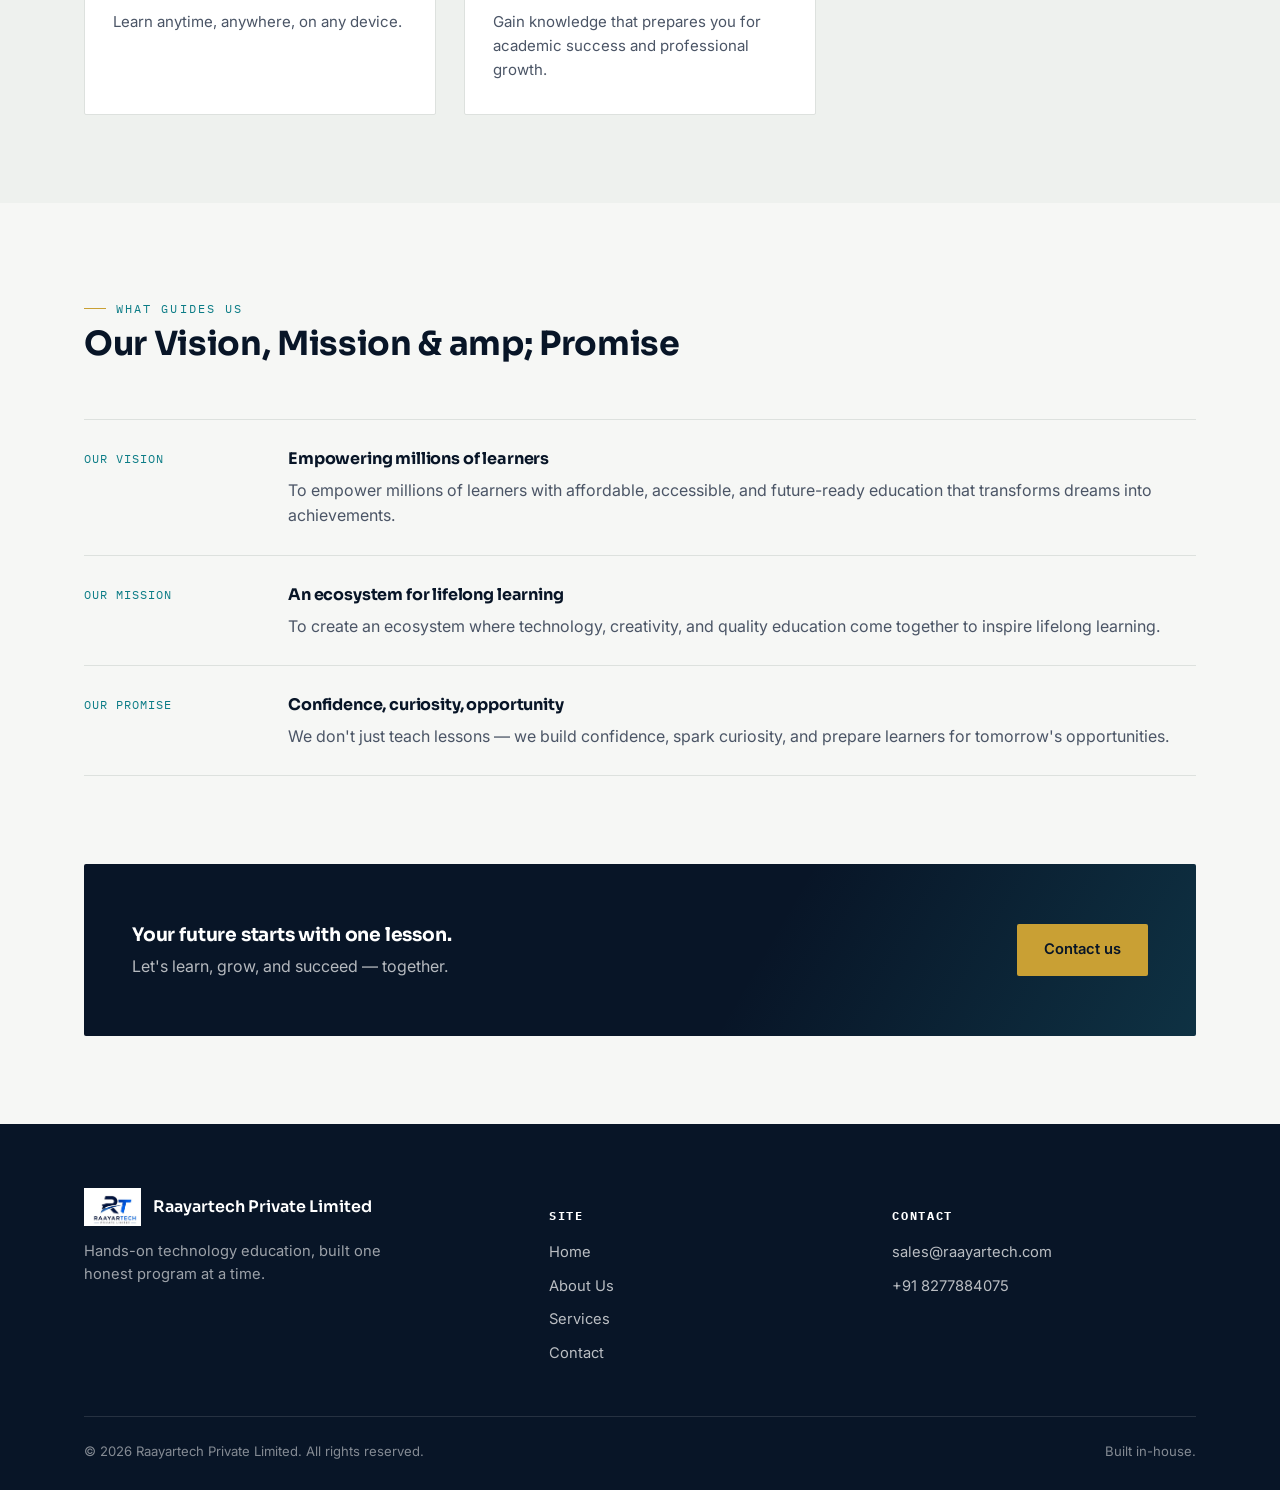
==== commit 99538726: "Fix script tag source path in about.html" ====
--- a/about.html
+++ b/about.html
@@ -190,6 +190,6 @@
   </div>
 </footer>
 
-<script src="js/script.js"></script>
+<script src="script.js"></script>
 </body>
 </html>
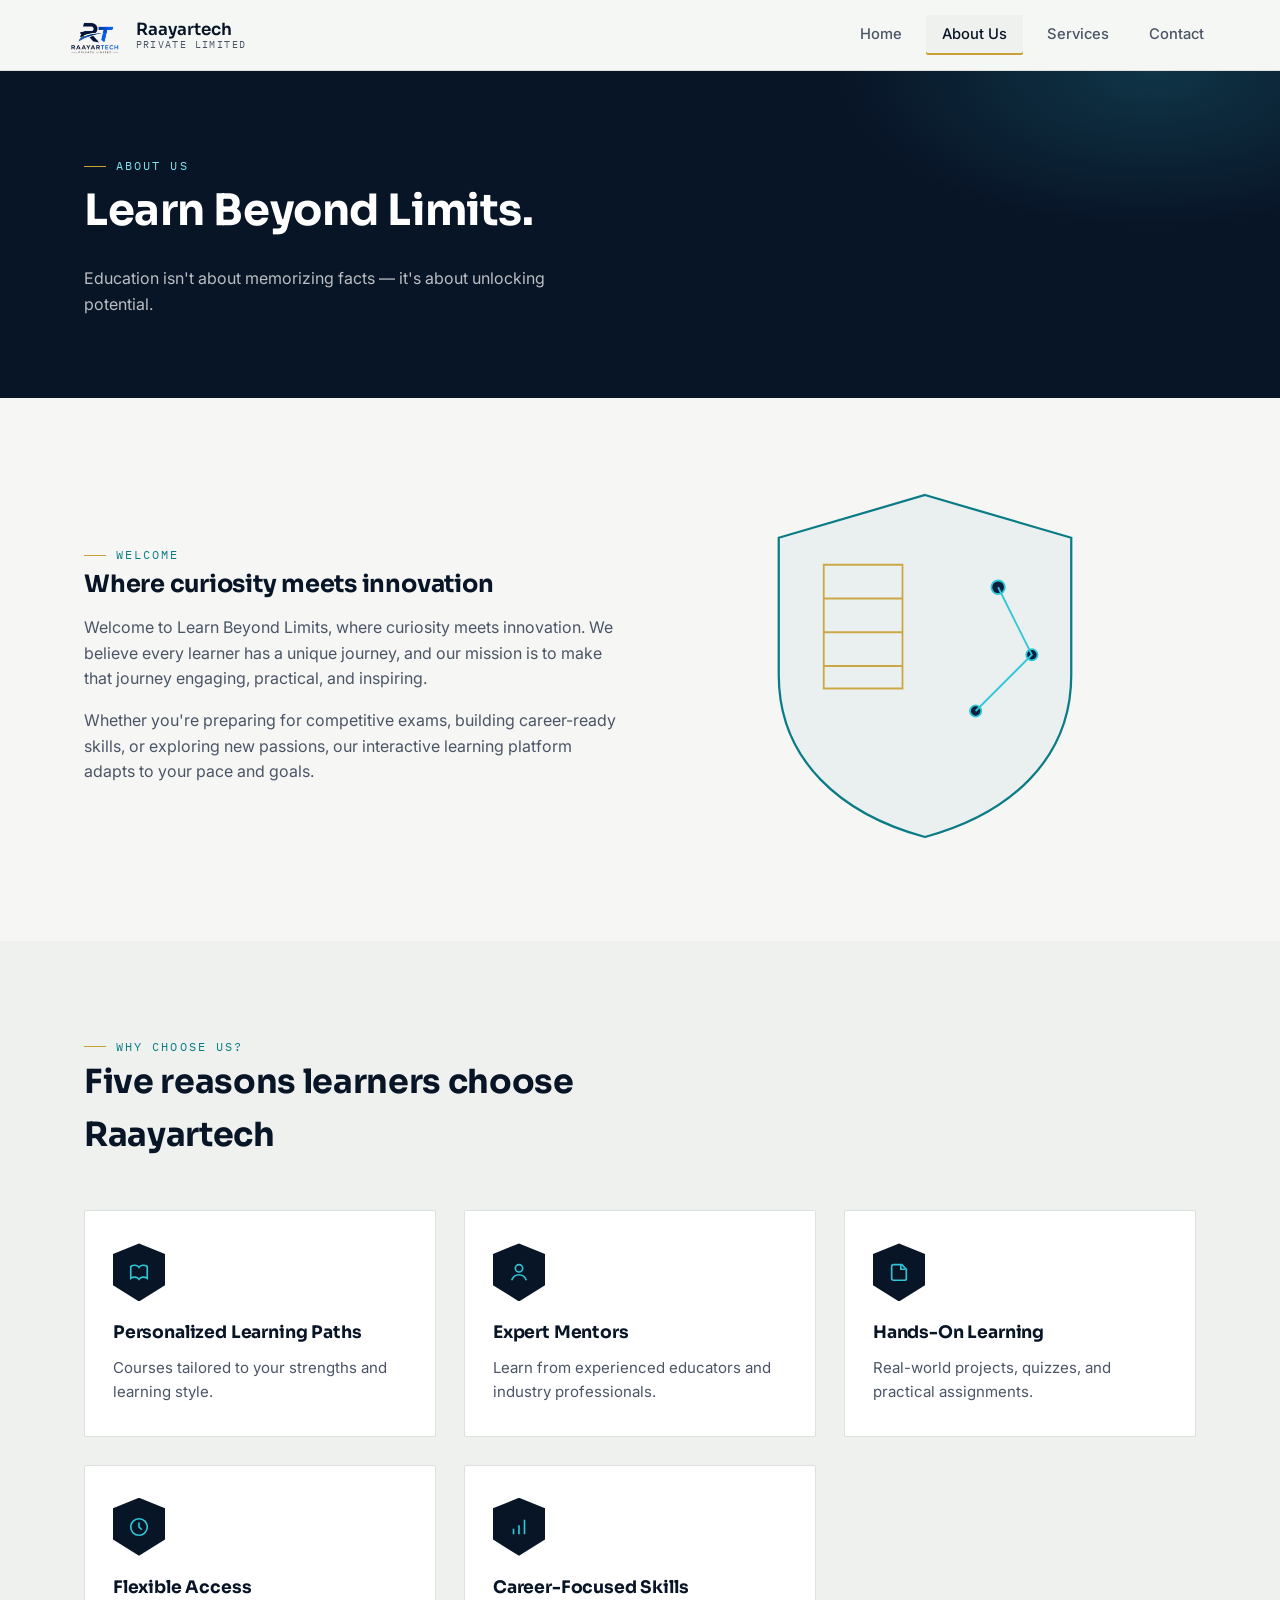
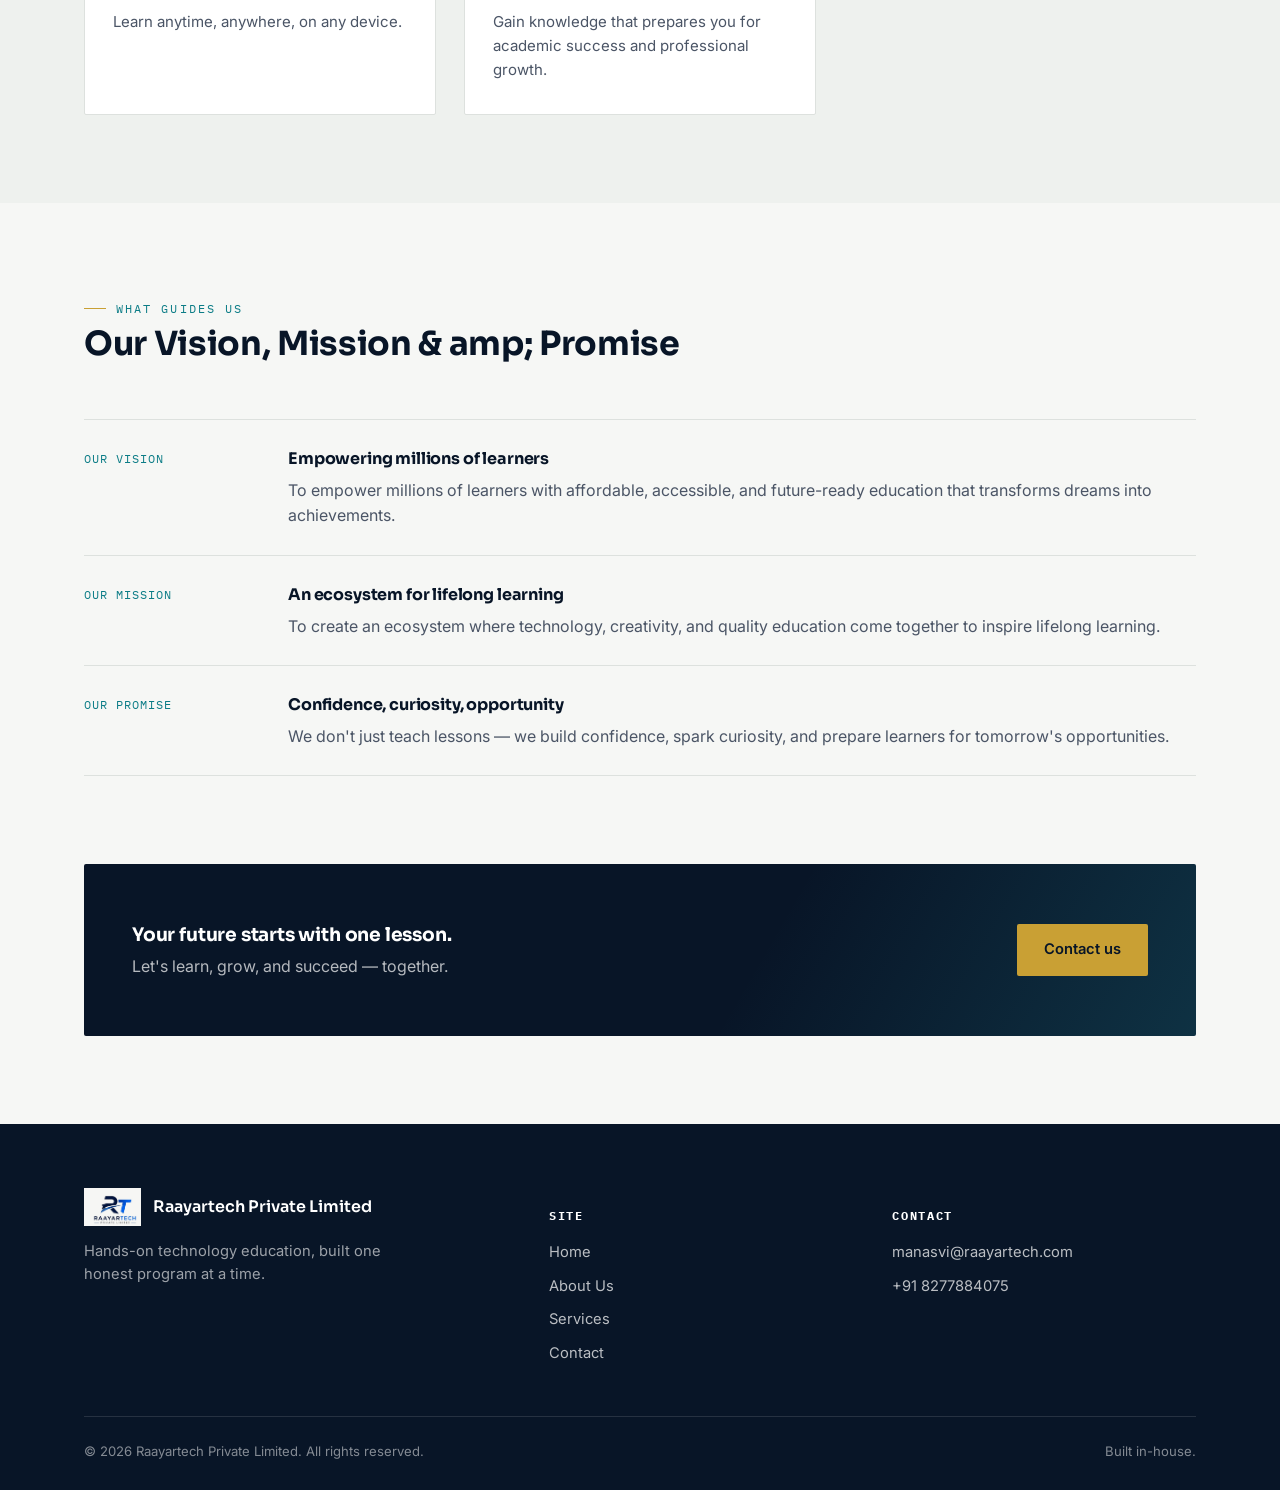
==== commit 504131b1: "Update contact email address in about.html" ====
--- a/about.html
+++ b/about.html
@@ -178,7 +178,7 @@
       <div>
         <h5>Contact</h5>
         <ul>
-           <li>sales@raayartech.com</li>
+           <li>manasvi@raayartech.com</li>
           <li>+91 8277884075</li>
         </ul>
       </div>
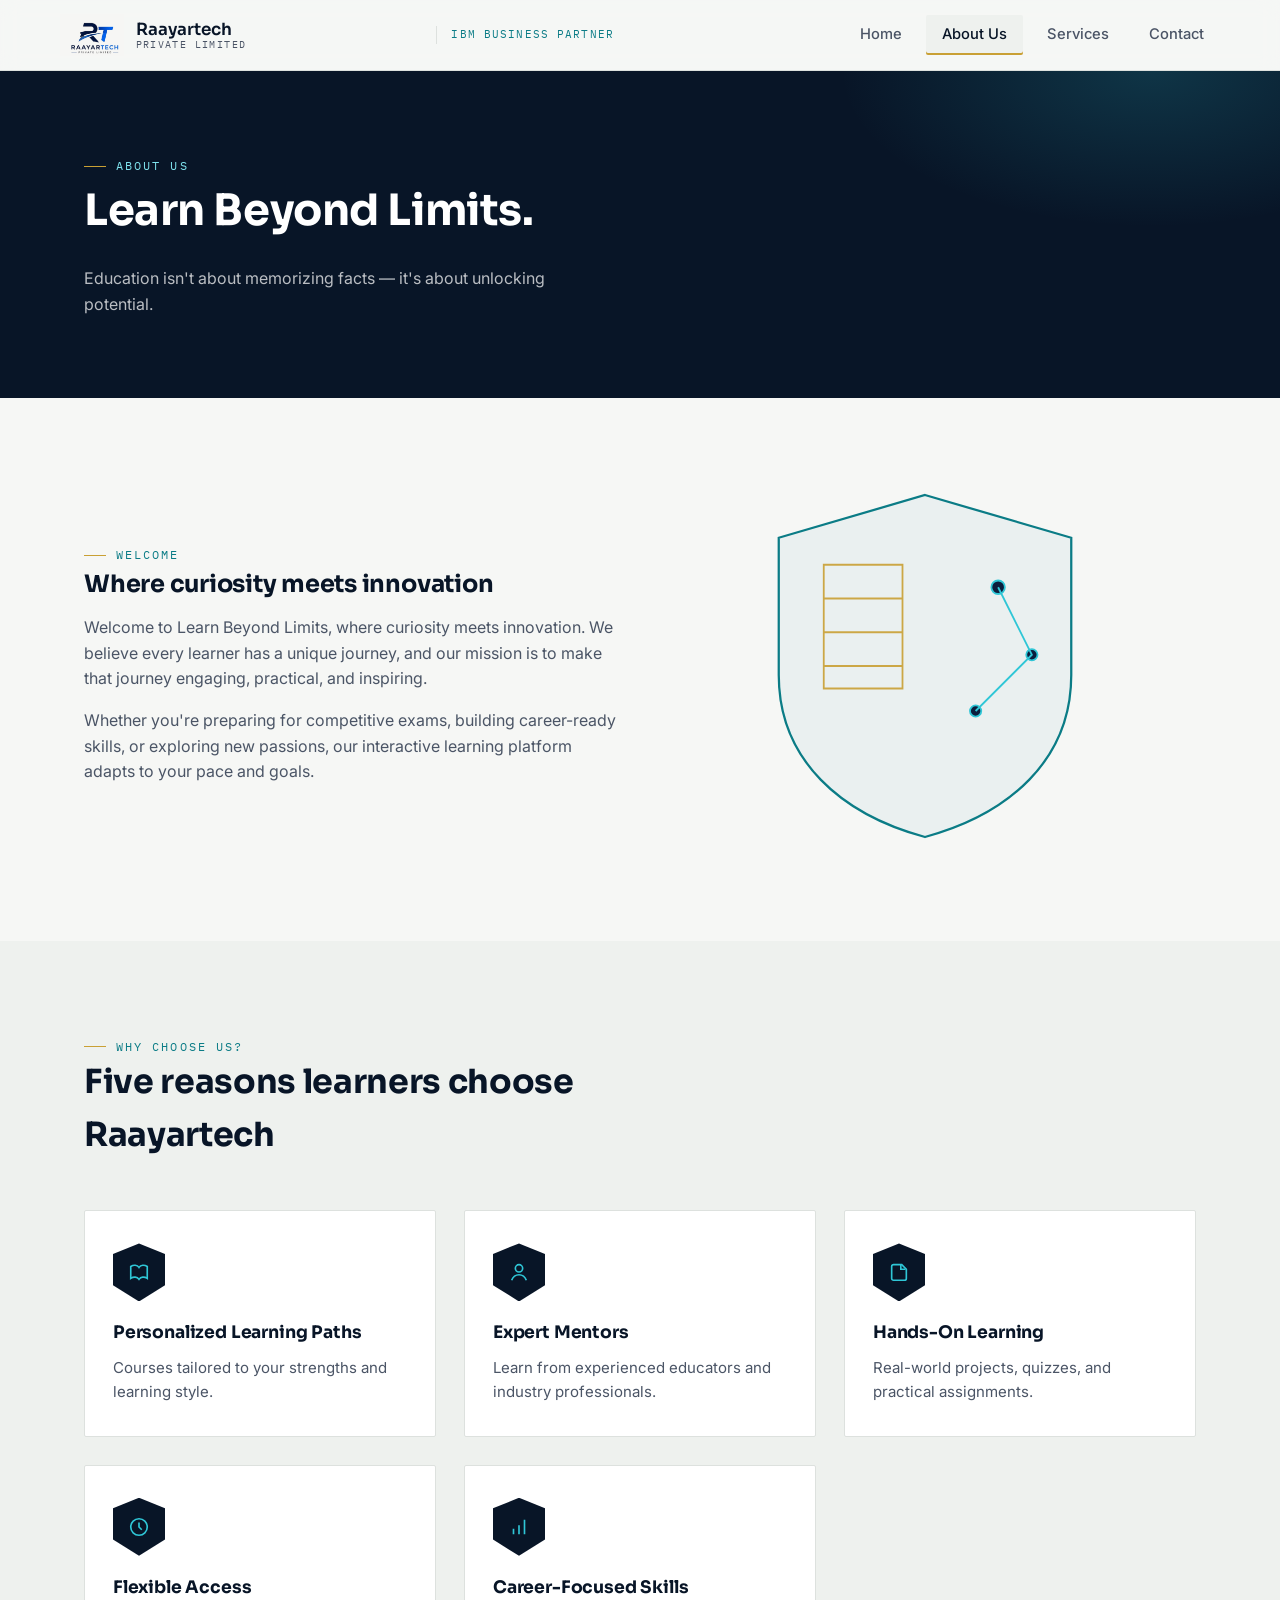
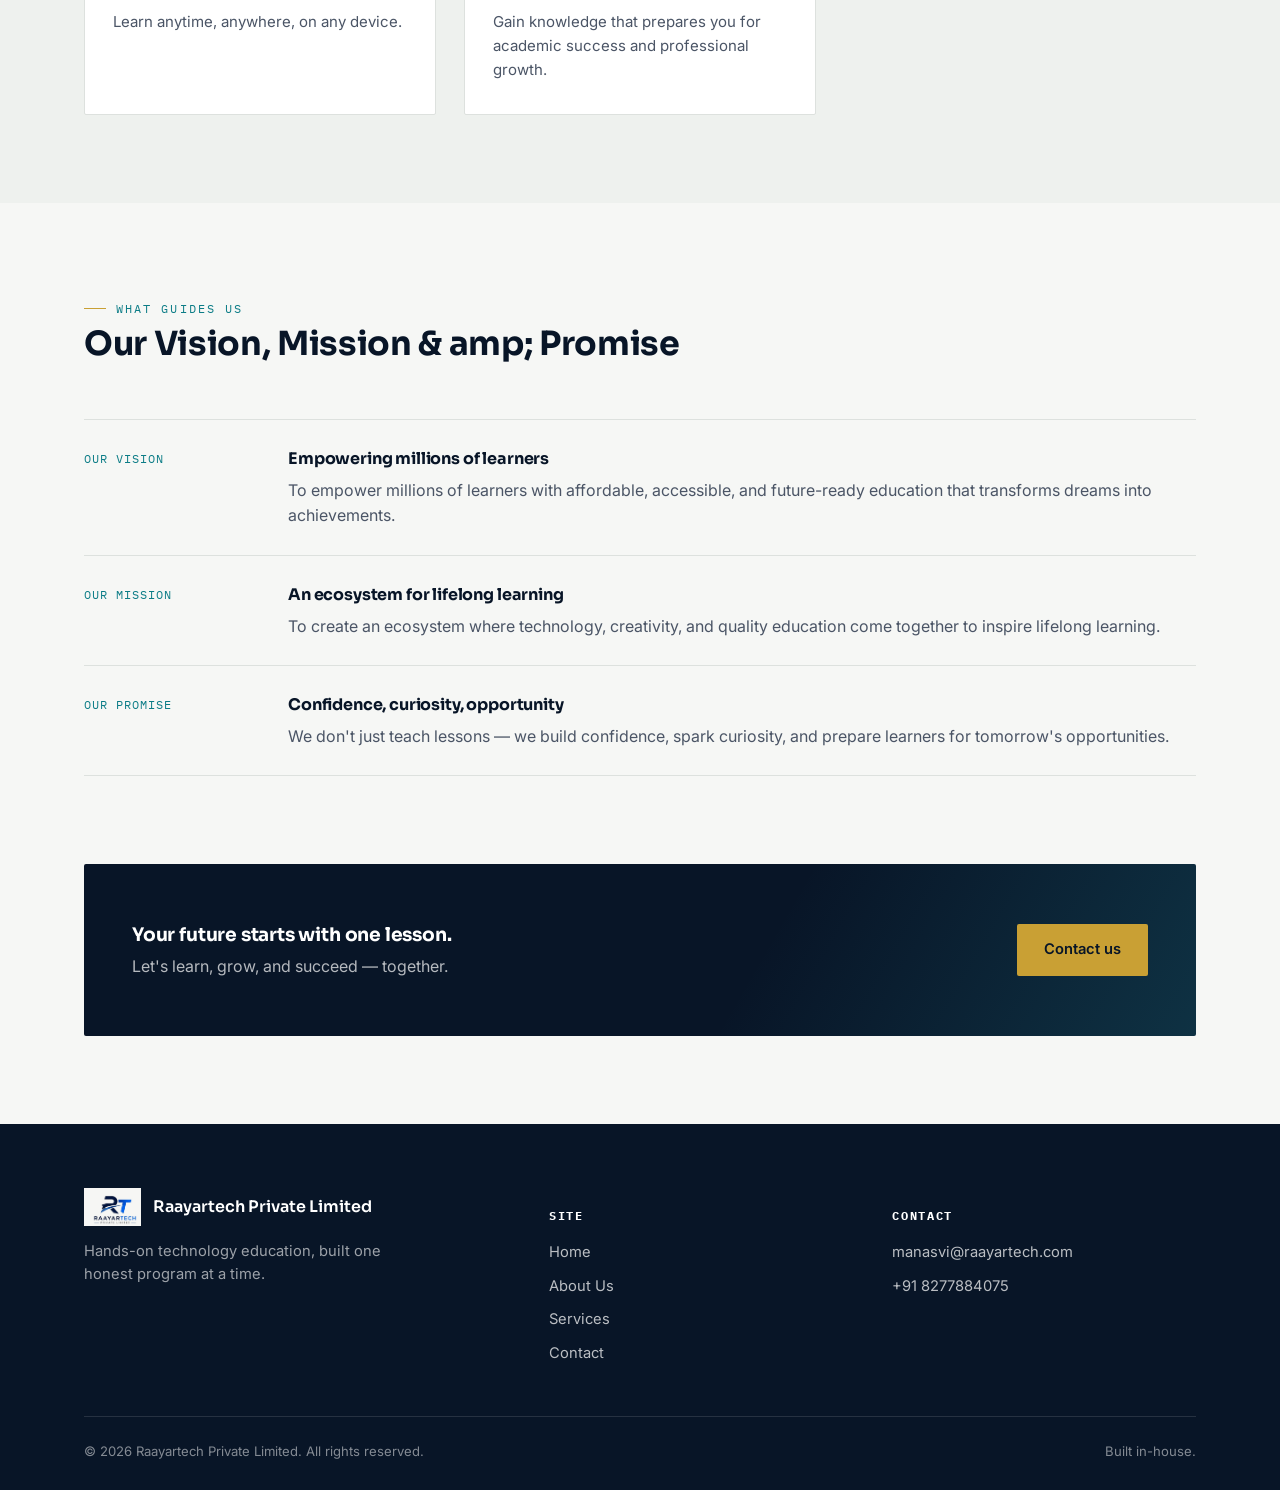
==== commit cfa4de69: "Add IBM Business Partner badge to about page" ====
--- a/about.html
+++ b/about.html
@@ -18,6 +18,7 @@
       <img src="logo.jpg" alt="Raayartech Private Limited logo">
       <span class="brand-name">Raayartech<small>PRIVATE LIMITED</small></span>
     </a>
+    <span class="partner-badge">IBM Business Partner</span>
     <nav class="nav-links" id="nav-links">
       <a href="index.html">Home</a>
       <a href="about.html" class="active">About Us</a>
--- a/style.css
+++ b/style.css
@@ -500,3 +500,18 @@
   .cta-band{flex-direction:column; align-items:flex-start;}
   section{padding:64px 0;}
 }
+.partner-badge{
+  font-family:var(--font-mono);
+  font-size:.7rem;
+  letter-spacing:.1em;
+  text-transform:uppercase;
+  color:var(--teal-600);
+  border-left:1px solid var(--line);
+  padding-left:14px;
+  margin-left:-40px;
+  white-space:nowrap;
+}
+
+@media (max-width:920px){
+  .partner-badge{display:none;}
+}
